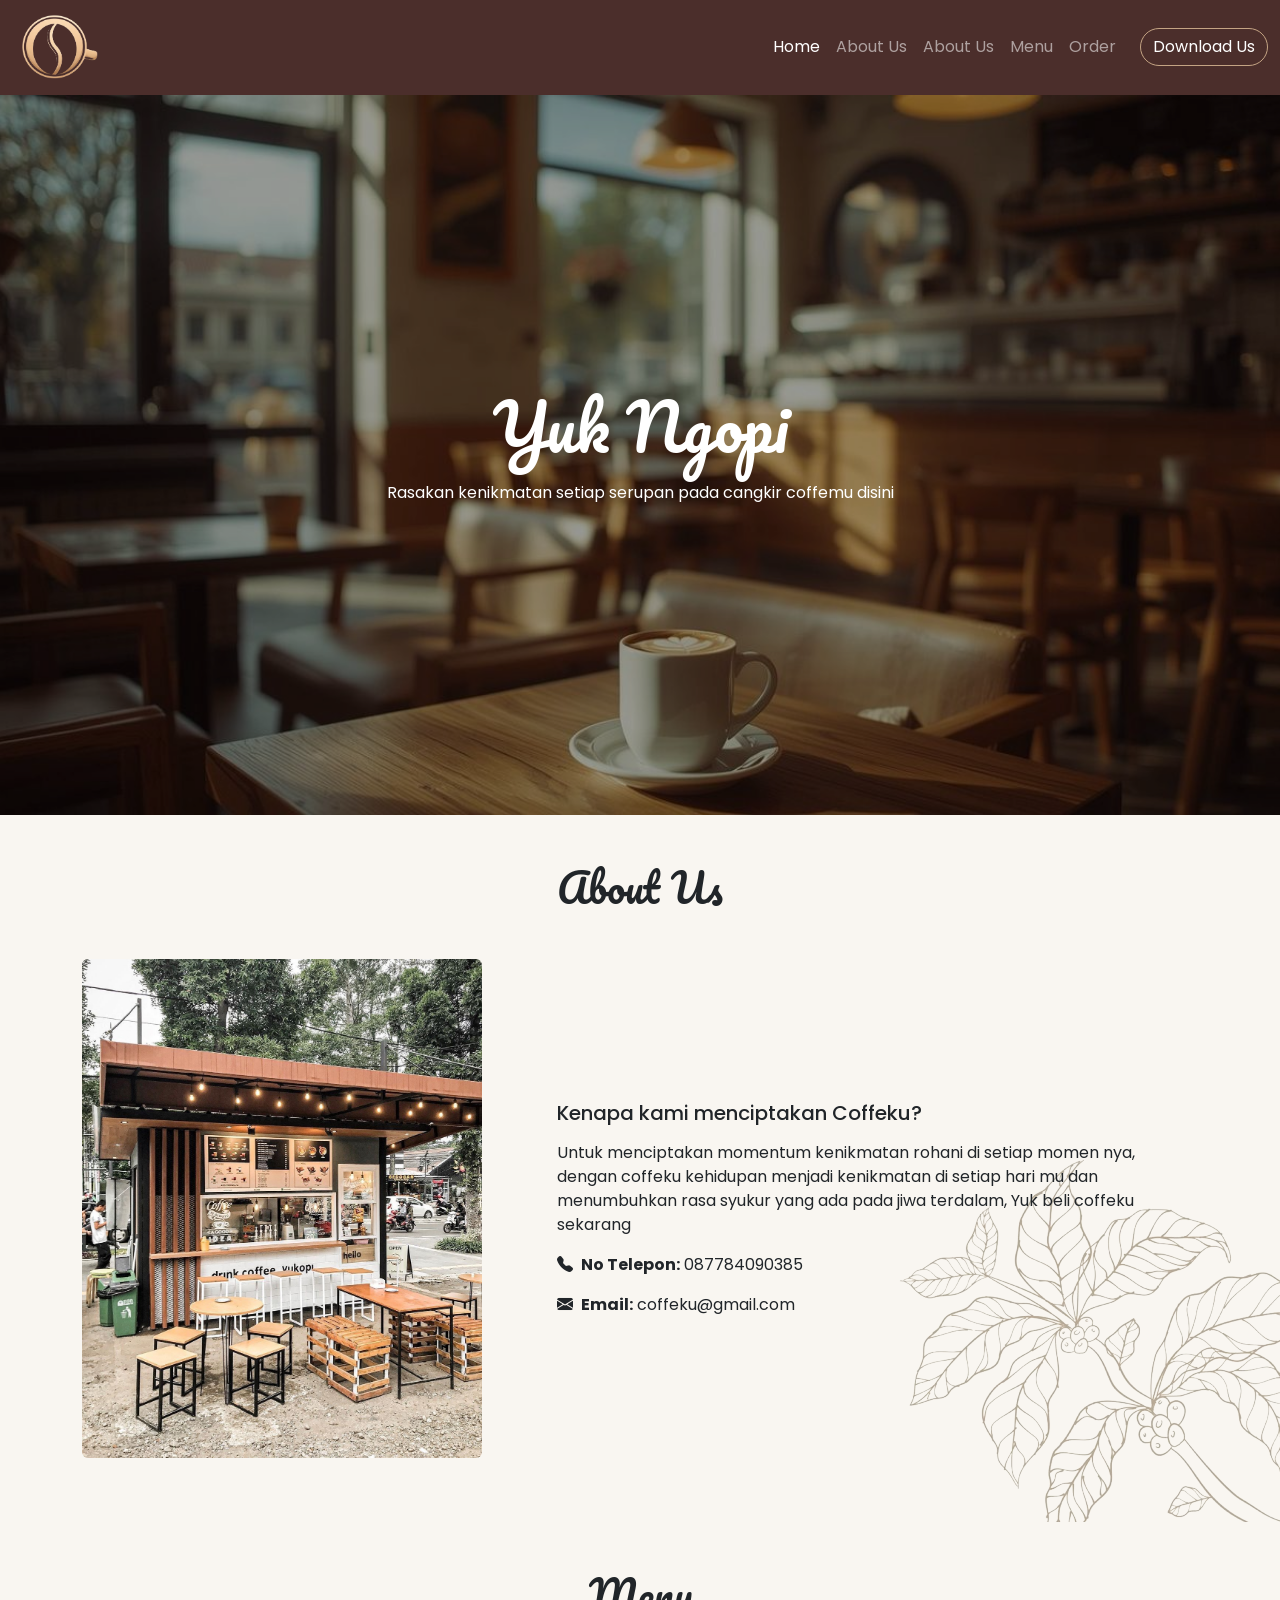
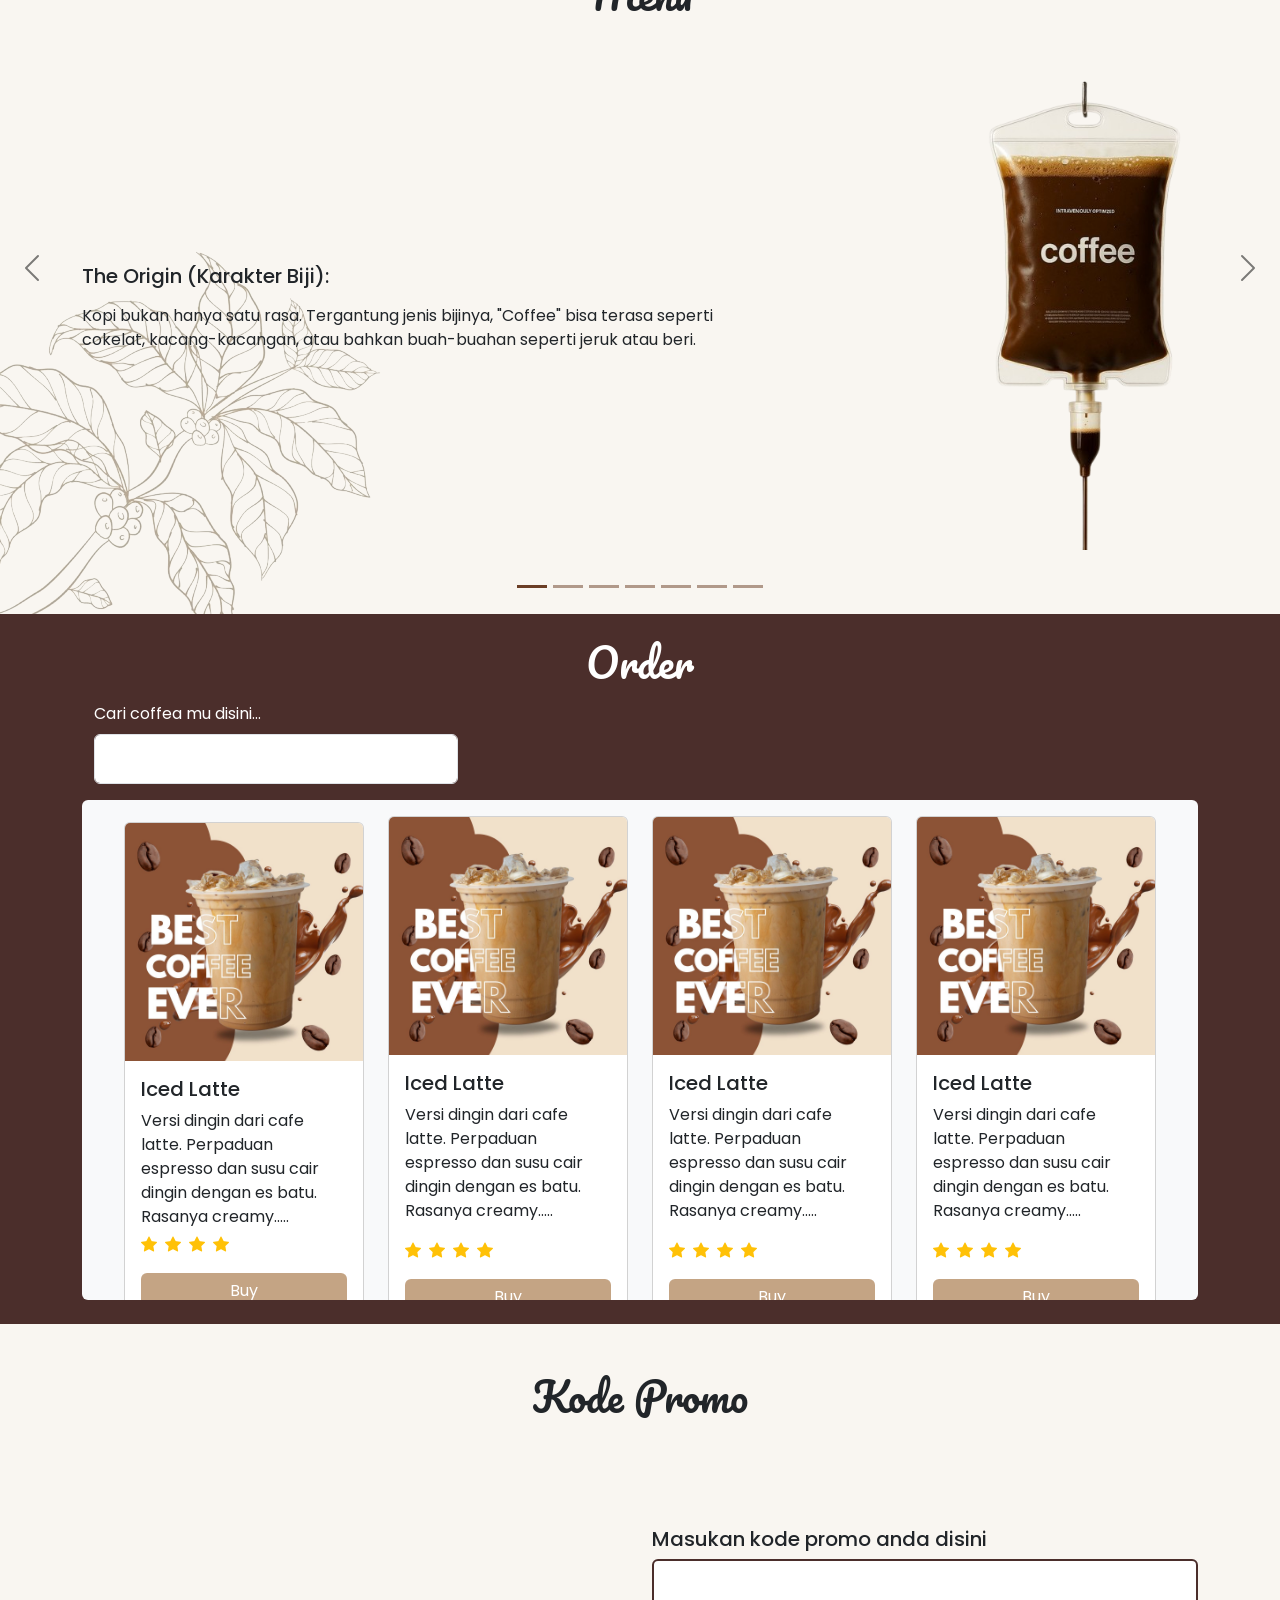
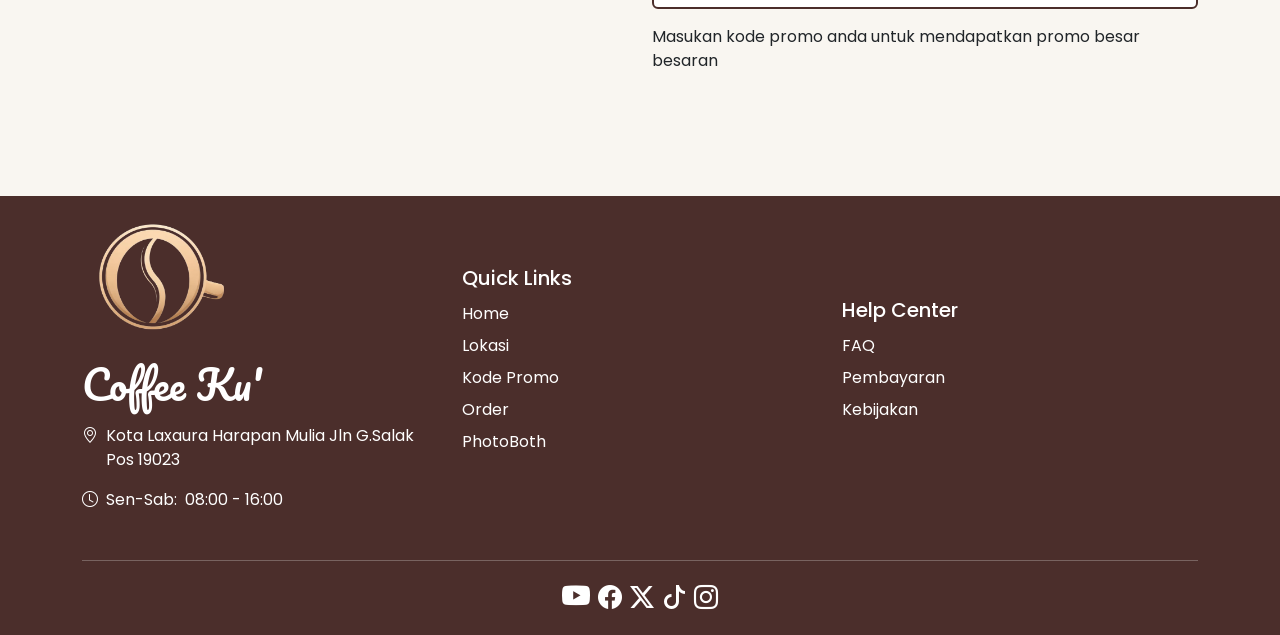
==== index.html @ ccf46b49 "mengubah nama file" ====
<!doctype html>
<html lang="en">

<head>
  <meta charset="utf-8">
  <meta name="viewport" content="width=device-width, initial-scale=1">
  <title>Bootstrap demo</title>
  <!-- Link Boostrap -->
  <link href="https://cdn.jsdelivr.net/npm/bootstrap@5.3.8/dist/css/bootstrap.min.css" rel="stylesheet"
    integrity="sha384-sRIl4kxILFvY47J16cr9ZwB07vP4J8+LH7qKQnuqkuIAvNWLzeN8tE5YBujZqJLB" crossorigin="anonymous">
  <!-- Link Css -->
  <link rel="stylesheet" href="home.css">
  <!-- Link icon Boostrap -->
  <link rel="stylesheet" href="https://cdn.jsdelivr.net/npm/bootstrap-icons@1.13.1/font/bootstrap-icons.min.css">
</head>

<body>
  <!-- Navbar -->
  <nav class="navbar navbar-dark navbar-expand-lg bg-body-tertiary">
    <div class="container-fluid">
      <img src="assets/logo-nav-removebg-preview.png" class="img-fluid logo" alt="">
      <button class="navbar-toggler" type="button" data-bs-toggle="collapse" data-bs-target="#navbarSupportedContent"
        aria-controls="navbarSupportedContent" aria-expanded="false" aria-label="Toggle navigation">
        <span class="navbar-toggler-icon"></span>
      </button>
      <div class="collapse navbar-collapse" id="navbarSupportedContent">
        <ul class="navbar-nav ms-auto mb-2 mb-lg-0">
          <li class="nav-item">
            <a class="nav-link active" aria-current="page" href="#">Home</a>
          </li>
          <li class="nav-item">
            <a class="nav-link" href="#">About Us</a>
          </li>
          <li class="nav-item">
            <a class="nav-link" href="#">About Us</a>
          </li>
          <li class="nav-item">
            <a class="nav-link" href="#">Menu</a>
          </li>
          <li class="nav-item">
            <a class="nav-link" href="#"> Order</a>
          </li>
        </ul>
        <button class="btn btn-outline-success rounded-5 border-main text-white ms-3" type="submit">Download Us</button>
      </div>
    </div>
  </nav>

  <!-- Hero -->
  <section id="hero">
    <div class="container h-100 center text-white text-center">
      <h1 class="display-3 mb-3">Yuk Ngopi</h1>
      <p class="px-3">Rasakan kenikmatan setiap serupan pada cangkir coffemu disini</p>
    </div>
  </section>

  <!-- About Us -->
  <section id="about-us">
    <div class="container py-5">
      <h1 class="text-center mb-5">About Us</h1>
      <div class="row align-items-center ">
        <div class="col-md-5 ">
          <img src="assets/about-us1.jpg" class="img-fluid mb-3 rounded" alt="">
        </div>
        <div class="col-md-7">
          <div class="text-content">
            <h5 class="fs-5 mb-3">Kenapa kami menciptakan Coffeku?</h5>
            <p class="mb-3">Untuk menciptakan momentum kenikmatan rohani di setiap
              momen nya, dengan coffeku kehidupan menjadi kenikmatan
              di setiap hari mu dan menumbuhkan rasa syukur yang ada
              pada jiwa terdalam, Yuk beli coffeku sekarang</p>
            <div class="d-flex gap-2" id="contact-us">
              <i class="bi bi-telephone-fill"></i>
              <p><strong>No Telepon:</strong> <span>087784090385</span></p>
            </div>
            <div class="d-flex gap-2" id="contact-us">
              <i class="bi bi-envelope-fill"></i>
              <p><strong>Email:</strong> <span>coffeku@gmail.com</span></p>
            </div>
          </div>
        </div>


      </div>
    </div>
  </section>

  <!-- Menu -->
  <section id="menu">
    <div id="carouselExampleIndicators" class="carousel slide" data-bs-ride="carousel" data-bs-interval="2000">
        <div class="carousel-indicators">
          <button type="button" aria-label="Slide 1"  data-bs-target="#carouselExampleIndicators" data-bs-slide-to="0"
            class="active"></button>
          <button type="button" aria-label="Slide 2"  data-bs-target="#carouselExampleIndicators" data-bs-slide-to="1"></button>
          <button type="button" aria-label="Slide 3"  data-bs-target="#carouselExampleIndicators" data-bs-slide-to="2"></button>
          <button type="button" aria-label="Slide 4"  data-bs-target="#carouselExampleIndicators" data-bs-slide-to="3"></button>
          <button type="button" aria-label="Slide 5"  data-bs-target="#carouselExampleIndicators" data-bs-slide-to="4"></button>
          <button type="button" aria-label="Slide 6"  data-bs-target="#carouselExampleIndicators" data-bs-slide-to="5"></button>
          <button type="button" aria-label="Slide 7"  data-bs-target="#carouselExampleIndicators" data-bs-slide-to="6"></button>
        </div>

      <div class="container py-5">
        <h1 class="mb-5 text-center">Menu</h1>
        <div class="carousel-inner">

          <div class="carousel-item active">
            <div class="row align-items-center justify-content-md-between justify-content-center">
              <div class="col-md-7">
                <h5 class="fs-5 mb-3">The Origin (Karakter Biji):</h5>
                <p>Kopi bukan hanya satu rasa. Tergantung jenis bijinya, "Coffee" bisa terasa seperti cokelat,
                  kacang-kacangan, atau bahkan buah-buahan seperti jeruk atau beri.</p>
              </div>
              <div class="col-md-5 d-flex justify-content-center wrapper-img">
                <img src="assets/about-us-removebg-preview.png" class="img-fluid mb-3 " alt="">
              </div>
            </div>
          </div>

          <div class="carousel-item">
            <div class="row align-items-center justify-content-md-between justify-content-center">
              <div class="col-md-7">
                <h5 class="fs-5 mb-3">The Origin (Karakter Biji):</h5>
                <p>Kopi bukan hanya satu rasa. Tergantung jenis bijinya, "Coffee" bisa terasa seperti cokelat,
                  kacang-kacangan, atau bahkan buah-buahan seperti jeruk atau beri.</p>
              </div>
              <div class="col-md-5 d-flex justify-content-center wrapper-img">
                <img src="assets/menu2-removebg-preview.png" class="img-fluid mb-3" alt="">
              </div>
            </div>
          </div>

          <div class="carousel-item">
            <div class="row align-items-center justify-content-md-between justify-content-center">
              <div class="col-md-7">
                <h5 class="fs-5 mb-3">The Origin (Karakter Biji):</h5>
                <p>Kopi bukan hanya satu rasa. Tergantung jenis bijinya, "Coffee" bisa terasa seperti cokelat,
                  kacang-kacangan, atau bahkan buah-buahan seperti jeruk atau beri.</p>
              </div>
              <div class="col-md-5 d-flex justify-content-center wrapper-img">
                <img src="assets/menu3-removebg-preview.png" class="img-fluid mb-3" alt="">
              </div>
            </div>
          </div>

          <div class="carousel-item">
            <div class="row align-items-center justify-content-md-between justify-content-center">
              <div class="col-md-7">
                <h5 class="fs-5 mb-3">The Origin (Karakter Biji):</h5>
                <p>Kopi bukan hanya satu rasa. Tergantung jenis bijinya, "Coffee" bisa terasa seperti cokelat,
                  kacang-kacangan, atau bahkan buah-buahan seperti jeruk atau beri.</p>
              </div>
              <div class="col-md-5 d-flex justify-content-center wrapper-img">
                <img src="assets/menu4-removebg-preview.png" class="img-fluid mb-3" alt="">
              </div>
            </div>
          </div>

          <div class="carousel-item">
            <div class="row align-items-center justify-content-md-between justify-content-center">
              <div class="col-md-7">
                <h5 class="fs-5 mb-3">The Origin (Karakter Biji):</h5>
                <p>Kopi bukan hanya satu rasa. Tergantung jenis bijinya, "Coffee" bisa terasa seperti cokelat,
                  kacang-kacangan, atau bahkan buah-buahan seperti jeruk atau beri.</p>
              </div>
              <div class="col-md-5 d-flex justify-content-center wrapper-img">
                <img src="assets/menu5-removebg-preview.png" class="img-fluid mb-3" alt="">
              </div>
            </div>
          </div>

          <div class="carousel-item">
            <div class="row align-items-center justify-content-md-between justify-content-center">
              <div class="col-md-7">
                <h5 class="fs-5 mb-3">The Origin (Karakter Biji):</h5>
                <p>Kopi bukan hanya satu rasa. Tergantung jenis bijinya, "Coffee" bisa terasa seperti cokelat,
                  kacang-kacangan, atau bahkan buah-buahan seperti jeruk atau beri.</p>
              </div>
              <div class="col-md-5 d-flex justify-content-center wrapper-img">
                <img src="assets/menu6-removebg-preview.png" class="img-fluid mb-3" alt="">
              </div>
            </div>
          </div>

          <div class="carousel-item">
            <div class="row align-items-center justify-content-md-between justify-content-center">
              <div class="col-md-7">
                <h5 class="fs-5 mb-3">The Origin (Karakter Biji):</h5>
                <p>Kopi bukan hanya satu rasa. Tergantung jenis bijinya, "Coffee" bisa terasa seperti cokelat,
                  kacang-kacangan, atau bahkan buah-buahan seperti jeruk atau beri.</p>
              </div>
              <div class="col-md-5 d-flex justify-content-center wrapper-img">
                <img src="assets/menu7-removebg-preview.png" class="img-fluid mb-3" alt="">
              </div>
            </div>
          </div>

        </div>
      </div>
      <button class="carousel-control-prev" type="button" data-bs-target="#carouselExampleIndicators"
        data-bs-slide="prev">
        <span class="carousel-control-prev-icon" aria-hidden="true"></span>
        <span class="visually-hidden">Previous</span>
      </button>
      <button class="carousel-control-next" type="button" data-bs-target="#carouselExampleIndicators"
        data-bs-slide="next">
        <span class="carousel-control-next-icon" aria-hidden="true"></span>
        <span class="visually-hidden">Next</span>
      </button>
    </div>

  </section>

  <!-- Order -->
  <section id="order" class="bg-main text-white">
    <div class="container p-4">
      <h1 class="text-center mb-3">Order</h1>
      <div class="mb-3 col-md-4">
        <label class="form-label" for="produk">Cari coffea mu disini...</label>
        <input type="text" id="produk" class="form-control">
      </div>
      <div class="wrapper-card row justify-content-center rounded align-items-center bg-light p-3">

        <div class="col-12 col-md-auto d-flex justify-content-center">
          <div class="card mb-3" style="width: 15rem;">
            <img src="assets/order-1.jpg" class="card-img-top" alt="...">
            <div class="card-body">
              <h5 class="card-title">Iced Latte</h5>
              <p class="card-text mb-1">Versi dingin dari cafe latte. Perpaduan espresso dan susu cair dingin dengan es
                batu.
                Rasanya creamy.....</p>
              <div class="rating d-flex gap-2 mb-3">
                <i class="bi bi-star-fill text-warning"></i>
                <i class="bi bi-star-fill text-warning"></i>
                <i class="bi bi-star-fill text-warning"></i>
                <i class="bi bi-star-fill text-warning"></i>
              </div>
              <a href="#" class="btn btn-primary">Buy</a>
            </div>
          </div>
        </div>

        <div class="col-md-auto">
          <div class="card mb-3" style="width: 15rem;">
            <img src="assets/order-1.jpg" class="card-img-top" alt="...">
            <div class="card-body">
              <h5 class="card-title">Iced Latte</h5>
              <p class="card-text">Versi dingin dari cafe latte. Perpaduan espresso dan susu cair dingin dengan es batu.
                Rasanya creamy.....</p>
              <div class="rating d-flex gap-2 mb-3">
                <i class="bi bi-star-fill text-warning"></i>
                <i class="bi bi-star-fill text-warning"></i>
                <i class="bi bi-star-fill text-warning"></i>
                <i class="bi bi-star-fill text-warning"></i>
              </div>
              <a href="#" class="btn btn-primary">Buy</a>
            </div>
          </div>
        </div>

        <div class="col-md-auto">
          <div class="card mb-3" style="width: 15rem;">
            <img src="assets/order-1.jpg" class="card-img-top" alt="...">
            <div class="card-body">
              <h5 class="card-title">Iced Latte</h5>
              <p class="card-text">Versi dingin dari cafe latte. Perpaduan espresso dan susu cair dingin dengan es batu.
                Rasanya creamy.....</p>
              <div class="rating d-flex gap-2 mb-3">
                <i class="bi bi-star-fill text-warning"></i>
                <i class="bi bi-star-fill text-warning"></i>
                <i class="bi bi-star-fill text-warning"></i>
                <i class="bi bi-star-fill text-warning"></i>
              </div>
              <a href="#" class="btn btn-primary">Buy</a>
            </div>
          </div>
        </div>

        <div class="col-md-auto">
          <div class="card mb-3" style="width: 15rem;">
            <img src="assets/order-1.jpg" class="card-img-top" alt="...">
            <div class="card-body">
              <h5 class="card-title">Iced Latte</h5>
              <p class="card-text">Versi dingin dari cafe latte. Perpaduan espresso dan susu cair dingin dengan es batu.
                Rasanya creamy.....</p>
              <div class="rating d-flex gap-2 mb-3">
                <i class="bi bi-star-fill text-warning"></i>
                <i class="bi bi-star-fill text-warning"></i>
                <i class="bi bi-star-fill text-warning"></i>
                <i class="bi bi-star-fill text-warning"></i>
              </div>
              <a href="#" class="btn btn-primary">Buy</a>
            </div>
          </div>
        </div>
        <div class="col-md-auto">
          <div class="card mb-3" style="width: 15rem;">
            <img src="assets/order-1.jpg" class="card-img-top" alt="...">
            <div class="card-body">
              <h5 class="card-title">Iced Latte</h5>
              <p class="card-text">Versi dingin dari cafe latte. Perpaduan espresso dan susu cair dingin dengan es batu.
                Rasanya creamy.....</p>
              <div class="rating d-flex gap-2 mb-3">
                <i class="bi bi-star-fill text-warning"></i>
                <i class="bi bi-star-fill text-warning"></i>
                <i class="bi bi-star-fill text-warning"></i>
                <i class="bi bi-star-fill text-warning"></i>
              </div>
              <a href="#" class="btn btn-primary">Buy</a>
            </div>
          </div>
        </div>

        <div class="col-md-auto">
          <div class="card mb-3" style="width: 15rem;">
            <img src="assets/order-1.jpg" class="card-img-top" alt="...">
            <div class="card-body">
              <h5 class="card-title">Iced Latte</h5>
              <p class="card-text">Versi dingin dari cafe latte. Perpaduan espresso dan susu cair dingin dengan es batu.
                Rasanya creamy.....</p>
              <div class="rating d-flex gap-2 mb-3">
                <i class="bi bi-star-fill text-warning"></i>
                <i class="bi bi-star-fill text-warning"></i>
                <i class="bi bi-star-fill text-warning"></i>
                <i class="bi bi-star-fill text-warning"></i>
              </div>
              <a href="#" class="btn btn-primary">Buy</a>
            </div>
          </div>
        </div>

        <div class="col-md-auto">
          <div class="card mb-3" style="width: 15rem;">
            <img src="assets/order-1.jpg" class="card-img-top" alt="...">
            <div class="card-body">
              <h5 class="card-title">Iced Latte</h5>
              <p class="card-text">Versi dingin dari cafe latte. Perpaduan espresso dan susu cair dingin dengan es batu.
                Rasanya creamy.....</p>
              <div class="rating d-flex gap-2 mb-3">
                <i class="bi bi-star-fill text-warning"></i>
                <i class="bi bi-star-fill text-warning"></i>
                <i class="bi bi-star-fill text-warning"></i>
                <i class="bi bi-star-fill text-warning"></i>
              </div>
              <a href="#" class="btn btn-primary">Buy</a>
            </div>
          </div>
        </div>

        <div class="col-md-auto">
          <div class="card mb-3" style="width: 15rem;">
            <img src="assets/order-1.jpg" class="card-img-top" alt="...">
            <div class="card-body">
              <h5 class="card-title">Iced Latte</h5>
              <p class="card-text">Versi dingin dari cafe latte. Perpaduan espresso dan susu cair dingin dengan es batu.
                Rasanya creamy.....</p>
              <div class="rating d-flex gap-2 mb-3">
                <i class="bi bi-star-fill text-warning"></i>
                <i class="bi bi-star-fill text-warning"></i>
                <i class="bi bi-star-fill text-warning"></i>
                <i class="bi bi-star-fill text-warning"></i>
              </div>
              <a href="#" class="btn btn-primary">Buy</a>
            </div>
          </div>
        </div>


      </div>

    </div>
  </section>

  <!-- Promo -->
  <section id="promo">
    <div class="container py-5">
      <h1 class="mb-5 text-center">Kode Promo</h1>
      <div class="row align-items-center">
        <div class="col-md-6">

          <video autoplay muted loop disablePictureInPicture class="ratio ratio-1x1 ">
            <source src="assets/vid-promo2.mp4" type="video/mp4">
          </video>

        </div>
        <div class="col-md-6">
          <div class="mb-3">
            <label class="form-label h5" for="kode-promo">Masukan kode promo anda disini</label>
            <input type="text" class="form-control mb-3" id="kode-promo">
            <p class="">Masukan kode promo anda untuk mendapatkan promo besar besaran</p>
          </div>
        </div>
      </div>
    </div>
  </section>

  <!-- Footer -->
  <section class=" bg-main text-white" id="footer">
    <div class="container py-3">
      <div class="row align-items-center justify-content-center">
        <div class="col-md-4 mb-3">
          <img src="assets/logo-nav-removebg-preview.png" class="logo mb-3" alt="">
          <h1 class="mb-3">Coffee Ku'</h1>
          <div class="text-location">
            <div class="d-flex gap-2" id="contact-us">

              <i class="bi bi-geo-alt"></i>
              <p>Kota Laxaura Harapan Mulia Jln G.Salak Pos 19023</p>
            </div>

            <div class="d-flex gap-2" id="contact-us">
              <i class="bi bi-clock"></i>
              <p>Sen-Sab: </p>
              <span> 08:00 - 16:00</span>
            </div>

          </div>
        </div>
        <div class="col-md-4 d-flex flex-column justify-content-md-center justify-content-start mb-3">
          <h5>Quick Links</h5>
          <ul class="list-unstyled lh-lg">
            <li>Home</li>
            <li>Lokasi</li>
            <li>Kode Promo</li>
            <li>Order</li>
            <li>PhotoBoth</li>
          </ul>
        </div>
        <div class="col-md-4 d-flex flex-column justify-content-md-center justify-content-start mb-3">
          <h5>Help Center</h5>
          <ul class="list-unstyled lh-lg">
            <li>FAQ</li>
            <li>Pembayaran</li>
            <li>Kebijakan</li>
          </ul>
        </div>
      </div>
      <hr>
      <div class="d-flex gap-2 justify-content-center align-items-center sosial-media fs-4">
        <i class="bi bi-youtube fs-3"></i>
        <i class="bi bi-facebook"></i>
        <i class="bi bi-twitter-x"></i>
        <i class="bi bi-tiktok"></i>
        <i class="bi bi-instagram"></i>

      </div>
    </div>
  </section>
  <!-- Script Boostrap -->
  <script src="https://cdn.jsdelivr.net/npm/bootstrap@5.3.8/dist/js/bootstrap.bundle.min.js"
    integrity="sha384-FKyoEForCGlyvwx9Hj09JcYn3nv7wiPVlz7YYwJrWVcXK/BmnVDxM+D2scQbITxI"
    crossorigin="anonymous"></script>
</body>

</html>
---- home.css ----
@import url('https://fonts.googleapis.com/css2?family=Pacifico&family=Poppins:ital,wght@0,100;0,200;0,300;0,400;0,500;0,600;0,700;0,800;0,900;1,100;1,200;1,300;1,400;1,500;1,600;1,700;1,800;1,900&display=swap');

:root {
    --ff-header: 'Pacifico';
    --ff-main: 'Poppins';
    --fs-header: '24px';
    --fs-main: '16px';

    --main-color: #4B2E2B;
    --secondary-color: #C4A484;
    --supportive-color: #F9F6F1;


}

* {
    padding: 0;
    margin: 0;
    box-sizing: border-box;
    /*   */

}

body {
    background-color: var(--supportive-color);
    font-family: var(--ff-main);
}

button:hover {
    background-color: var(--secondary-color) !important;
}

h1 {
    font-family: var(--ff-header);
}

.center {
    display: flex;
    justify-content: center;
    align-items: center;
    flex-direction: column;
}
input{
    height: 50px !important;
}

/* color */
.border-main {
    border: 1px solid var(--secondary-color) !important;
}

.bg-main {
    background-color: var(--main-color) !important;
}

.bg-secondary {
    background-color: var(--secondary-color) !important;
}

.bg-support {
    background-color: var(--supportive-color) !important;
}

/* font */
.font-header {
    font-family: var(--ff-header) !important;
}

.font-main {
    font-family: var(--ff-main) !important;
}

/* Navbar */
.navbar {
    background-color: var(--main-color) !important;
}

.navbar img {
    width: 90px;
}

/* Hero */
#hero {
    background-image: url('assets/hero.jpg');
    background-repeat: no-repeat;
    background-position: center 80%;
    background-size: cover;
    height: 80vh;
    position: relative;
}

#hero>* {
    position: relative;
    z-index: 1;
}

#hero::after {
    content: '';
    position: absolute;
    top: 0;
    left: 0;
    width: 100%;
    height: 100%;
    background-color: black;
    opacity: 40%;
}

/* About Us */
#about-us {
    position: relative;
    width: 100%;
    height: auto;
}

#about-us>* {
    position: relative;
    z-index: 1;
}

#about-us::before {
    content: '';
    position: absolute;
    bottom: 0;
    right: 0;
    background-repeat: no-repeat;
    background-image: url('assets/overlay-bg-removebg-preview.png');
    transform: scaleX(-1);
    width: 400px;
    height: 400px;
    opacity: 40%;
}

#about-us .row img {
    width: 400px;
    display: block;
}

/* Menu */
#menu {
    position: relative;
    width: 100%;
    height: auto;
}

#menu>* {
    position: relative;
    z-index: 1;
}

#menu::before {
    content: '';
    position: absolute;
    bottom: 0;
    right: 0;
    background-repeat: no-repeat;
    background-image: url('assets/overlay-bg-removebg-preview.png');
    /* transform: scaleX(-1); */
    width: 100%;
    height: 400px;
    opacity: 40%;
}
#menu .row .wrapper-img{
     width: 250px;
    aspect-ratio: 2/4;
    overflow: hidden;
}
#menu .row img {
    width: 100%;
    object-fit: cover;
}

.carousel-control-prev,
.carousel-control-next {
    filter: invert(1);
    width: 5%;
}

.carousel-control-prev:hover,
.carousel-control-next:hover {
    background: transparent !important;
}

.carousel-control-prev {
    /* left: -50px; */
}

.carousel-control-next {
    /* right: -50px; */
}

.carousel-indicators button {
    background-color: #6b3e26 !important;
}

/* Order */
.wrapper-card{
    overflow-y: scroll;
    max-height: 500px;
}
.wrapper-card .card a{
    width: 100% !important;
    background-color: var(--secondary-color);
    border: none;

}
/* Promo */
#promo input{
    border: 2px solid var(--main-color);
}
/* Footer */
.logo{
    width: 150px;
    object-fit: cover;
}


@media screen and (max-width:768px){
.navbar img {
    width: 70px;
}
#hero{
    height: 50vh;
}
 #order .wrapper-card .card{
    width: 100% !important;
}
}

@media screen and (max-width:586px){
   
}
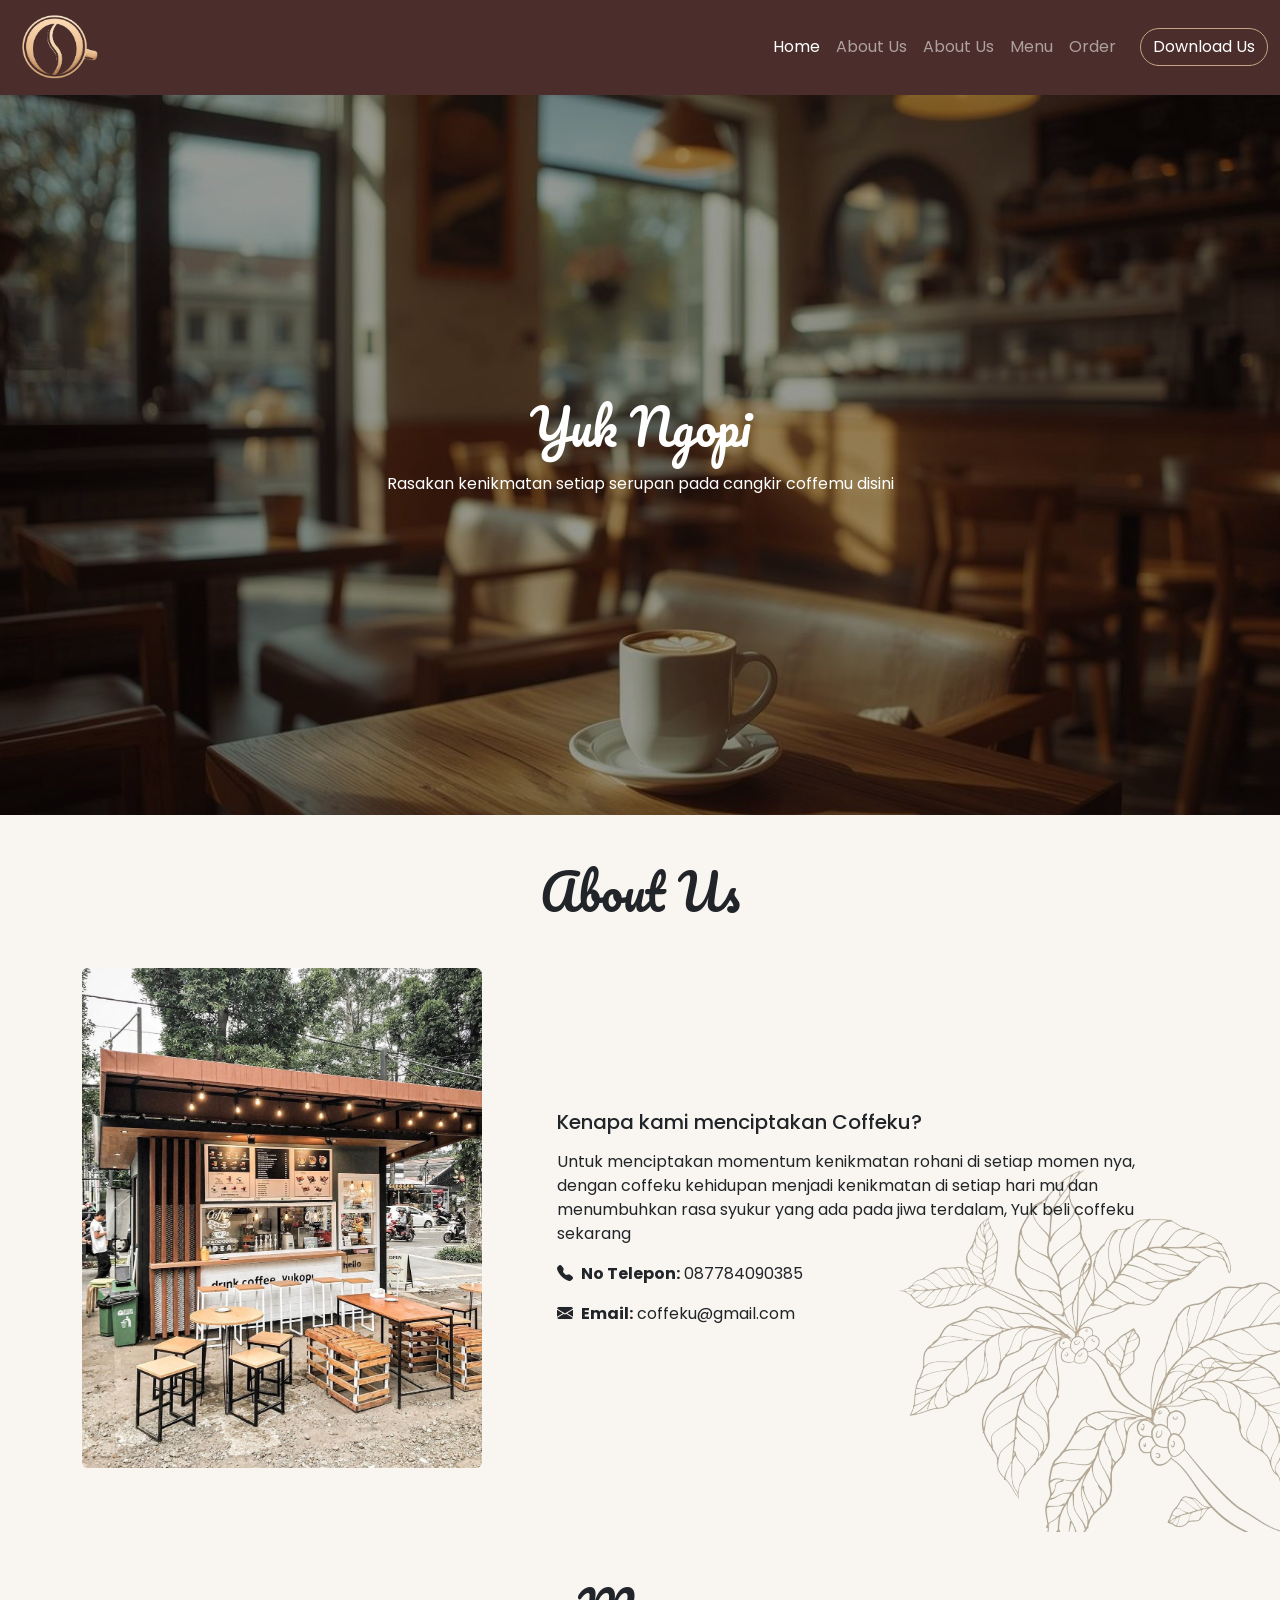
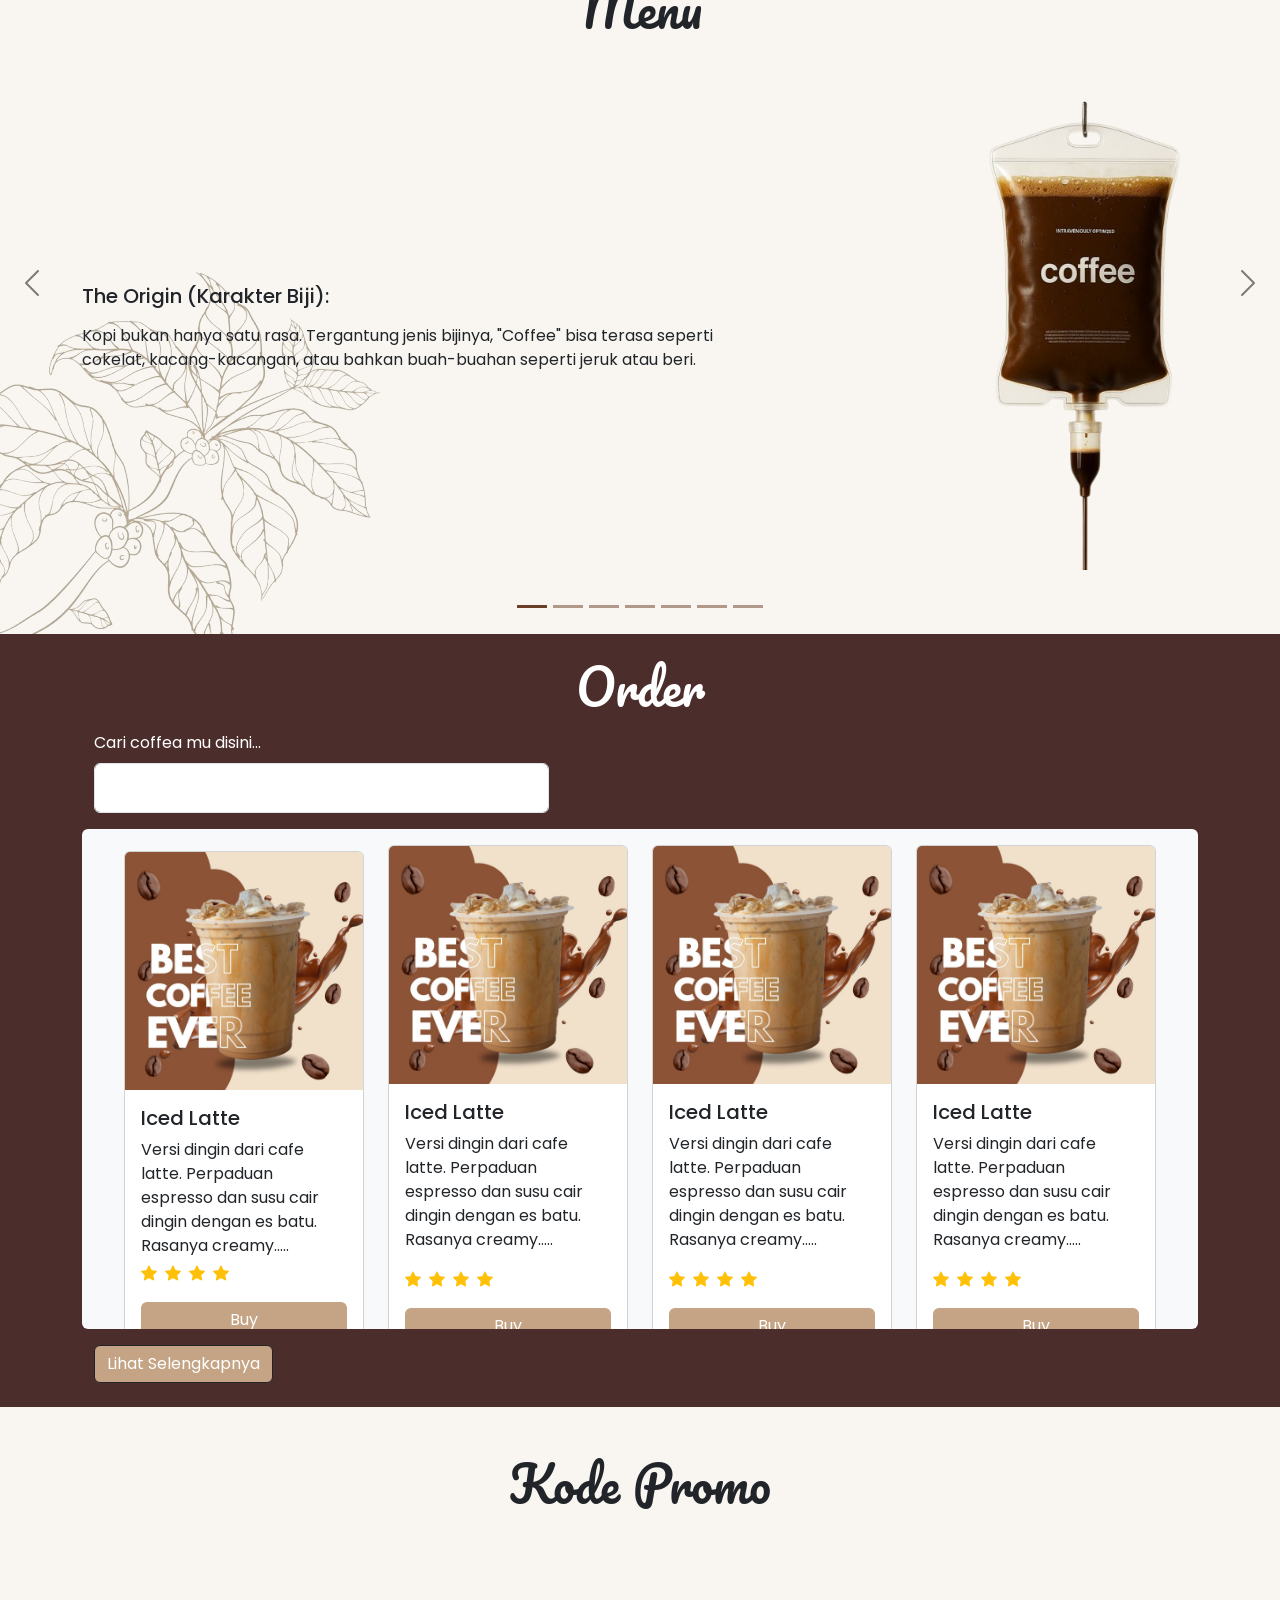
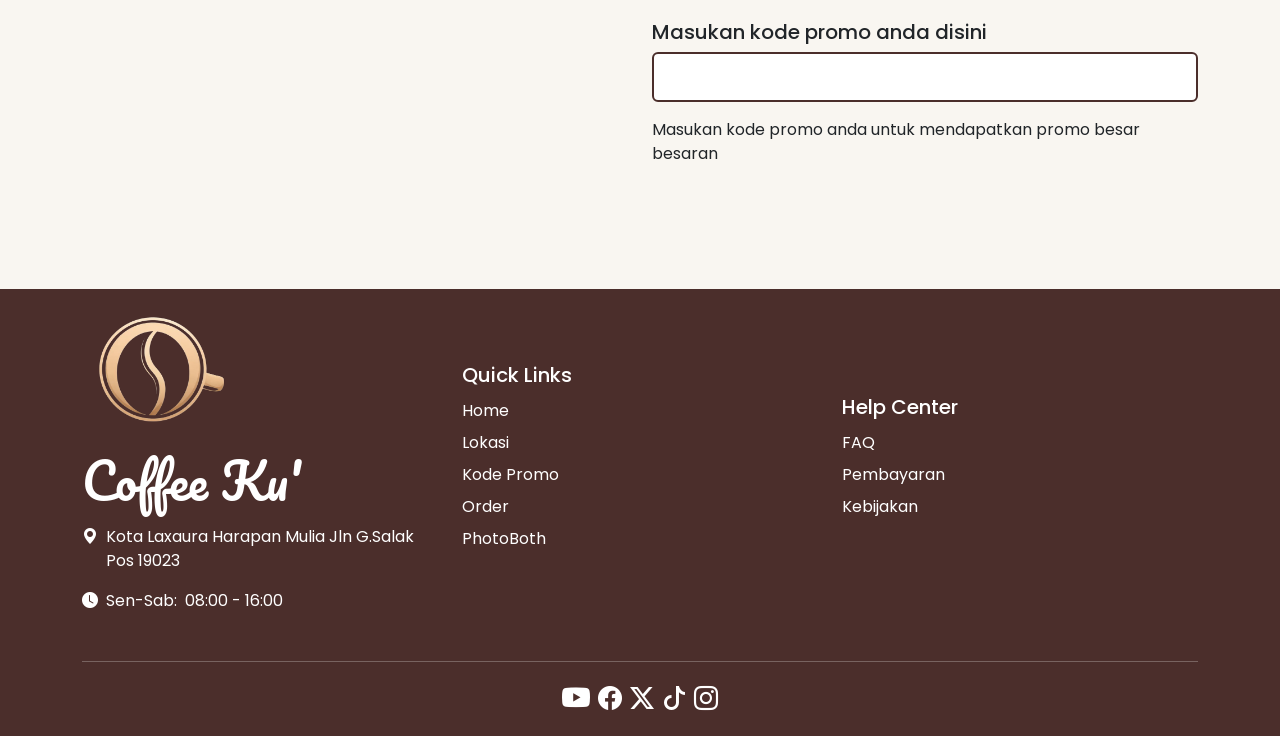
==== commit 57d594da: "membesarkan ukuran h1" ====
--- a/index.html
+++ b/index.html
@@ -9,7 +9,7 @@
   <link href="https://cdn.jsdelivr.net/npm/bootstrap@5.3.8/dist/css/bootstrap.min.css" rel="stylesheet"
     integrity="sha384-sRIl4kxILFvY47J16cr9ZwB07vP4J8+LH7qKQnuqkuIAvNWLzeN8tE5YBujZqJLB" crossorigin="anonymous">
   <!-- Link Css -->
-  <link rel="stylesheet" href="home.css">
+  <link rel="stylesheet" href="style.css">
   <!-- Link icon Boostrap -->
   <link rel="stylesheet" href="https://cdn.jsdelivr.net/npm/bootstrap-icons@1.13.1/font/bootstrap-icons.min.css">
 </head>
@@ -62,7 +62,7 @@
         <div class="col-md-5 ">
           <img src="assets/about-us1.jpg" class="img-fluid mb-3 rounded" alt="">
         </div>
-        <div class="col-md-7">
+        <div class="col-md-7 ">
           <div class="text-content">
             <h5 class="fs-5 mb-3">Kenapa kami menciptakan Coffeku?</h5>
             <p class="mb-3">Untuk menciptakan momentum kenikmatan rohani di setiap
@@ -214,11 +214,11 @@
   <section id="order" class="bg-main text-white">
     <div class="container p-4">
       <h1 class="text-center mb-3">Order</h1>
-      <div class="mb-3 col-md-4">
+      <div class="mb-3 col-md-5">
         <label class="form-label" for="produk">Cari coffea mu disini...</label>
         <input type="text" id="produk" class="form-control">
       </div>
-      <div class="wrapper-card row justify-content-center rounded align-items-center bg-light p-3">
+      <div class="wrapper-card row justify-content-center rounded align-items-center bg-light p-3 mb-3">
 
         <div class="col-12 col-md-auto d-flex justify-content-center">
           <div class="card mb-3" style="width: 15rem;">
@@ -366,7 +366,7 @@
 
 
       </div>
-
+      <button class="btn btn-dark">Lihat Selengkapnya</button>
     </div>
   </section>
 
@@ -403,12 +403,12 @@
           <div class="text-location">
             <div class="d-flex gap-2" id="contact-us">
 
-              <i class="bi bi-geo-alt"></i>
+              <i class="bi bi-geo-alt-fill"></i>
               <p>Kota Laxaura Harapan Mulia Jln G.Salak Pos 19023</p>
             </div>
 
             <div class="d-flex gap-2" id="contact-us">
-              <i class="bi bi-clock"></i>
+              <i class="bi bi-clock-fill"></i>
               <p>Sen-Sab: </p>
               <span> 08:00 - 16:00</span>
             </div>
--- a/style.css
+++ b/style.css
@@ -0,0 +1,234 @@
+@import url('https://fonts.googleapis.com/css2?family=Pacifico&family=Poppins:ital,wght@0,100;0,200;0,300;0,400;0,500;0,600;0,700;0,800;0,900;1,100;1,200;1,300;1,400;1,500;1,600;1,700;1,800;1,900&display=swap');
+
+:root {
+    --ff-header: 'Pacifico';
+    --ff-main: 'Poppins';
+    --fs-header: 48px;
+    --fs-main: 16px;
+
+    --main-color: #4B2E2B;
+    --secondary-color: #C4A484;
+    --supportive-color: #F9F6F1;
+
+
+}
+
+* {
+    padding: 0;
+    margin: 0;
+    box-sizing: border-box;
+    /*   */
+
+}
+
+body {
+    background-color: var(--supportive-color);
+    font-family: var(--ff-main);
+}
+
+button:hover {
+    background-color: var(--secondary-color) !important;
+}
+
+h1 {
+    font-family: var(--ff-header);
+    font-size: var(--fs-header) !important;
+}
+
+.center {
+    display: flex;
+    justify-content: center;
+    align-items: center;
+    flex-direction: column;
+}
+input{
+    height: 50px !important;
+}
+
+/* color */
+.border-main {
+    border: 1px solid var(--secondary-color) !important;
+}
+
+.bg-main {
+    background-color: var(--main-color) !important;
+}
+
+.bg-secondary {
+    background-color: var(--secondary-color) !important;
+}
+
+.bg-support {
+    background-color: var(--supportive-color) !important;
+}
+
+/* font */
+.font-header {
+    font-family: var(--ff-header) !important;
+}
+
+.font-main {
+    font-family: var(--ff-main) !important;
+}
+
+/* Navbar */
+.navbar {
+    background-color: var(--main-color) !important;
+}
+
+.navbar img {
+    width: 90px;
+}
+
+/* Hero */
+#hero {
+    background-image: url('assets/hero.jpg');
+    background-repeat: no-repeat;
+    background-position: center 80%;
+    background-size: cover;
+    height: 80vh;
+    position: relative;
+}
+
+#hero>* {
+    position: relative;
+    z-index: 1;
+}
+
+#hero::after {
+    content: '';
+    position: absolute;
+    top: 0;
+    left: 0;
+    width: 100%;
+    height: 100%;
+    background-color: black;
+    opacity: 40%;
+}
+
+/* About Us */
+#about-us {
+    position: relative;
+    width: 100%;
+    height: auto;
+}
+
+#about-us>* {
+    position: relative;
+    z-index: 1;
+}
+
+#about-us::before {
+    content: '';
+    position: absolute;
+    bottom: 0;
+    right: 0;
+    background-repeat: no-repeat;
+    background-image: url('assets/overlay-bg-removebg-preview.png');
+    transform: scaleX(-1);
+    width: 400px;
+    height: 400px;
+    opacity: 40%;
+}
+
+#about-us .row img {
+    width: 400px;
+    display: block;
+}
+
+/* Menu */
+#menu {
+    position: relative;
+    width: 100%;
+    height: auto;
+}
+
+#menu>* {
+    position: relative;
+    z-index: 1;
+}
+
+#menu::before {
+    content: '';
+    position: absolute;
+    bottom: 0;
+    right: 0;
+    background-repeat: no-repeat;
+    background-image: url('assets/overlay-bg-removebg-preview.png');
+    /* transform: scaleX(-1); */
+    width: 100%;
+    height: 400px;
+    opacity: 40%;
+}
+#menu .row .wrapper-img{
+     width: 250px;
+    aspect-ratio: 2/4;
+    overflow: hidden;
+}
+#menu .row img {
+    width: 100%;
+    object-fit: cover;
+}
+
+.carousel-control-prev,
+.carousel-control-next {
+    filter: invert(1);
+    width: 5%;
+}
+
+.carousel-control-prev:hover,
+.carousel-control-next:hover {
+    background: transparent !important;
+}
+
+.carousel-control-prev {
+    /* left: -50px; */
+}
+
+.carousel-control-next {
+    /* right: -50px; */
+}
+
+.carousel-indicators button {
+    background-color: #6b3e26 !important;
+}
+
+/* Order */
+.wrapper-card{
+    overflow-y: scroll;
+    max-height: 500px;
+}
+.wrapper-card .card a{
+    width: 100% !important;
+    background-color: var(--secondary-color);
+    border: none;
+}
+#order button{
+    background-color: var(--secondary-color) !important;
+}
+/* Promo */
+#promo input{
+    border: 2px solid var(--main-color);
+}
+/* Footer */
+.logo{
+    width: 150px;
+    object-fit: cover;
+}
+
+
+@media screen and (max-width:768px){
+.navbar img {
+    width: 70px;
+}
+#hero{
+    height: 50vh;
+}
+ #order .wrapper-card .card{
+    width: 100% !important;
+}
+}
+
+@media screen and (max-width:586px){
+   
+}
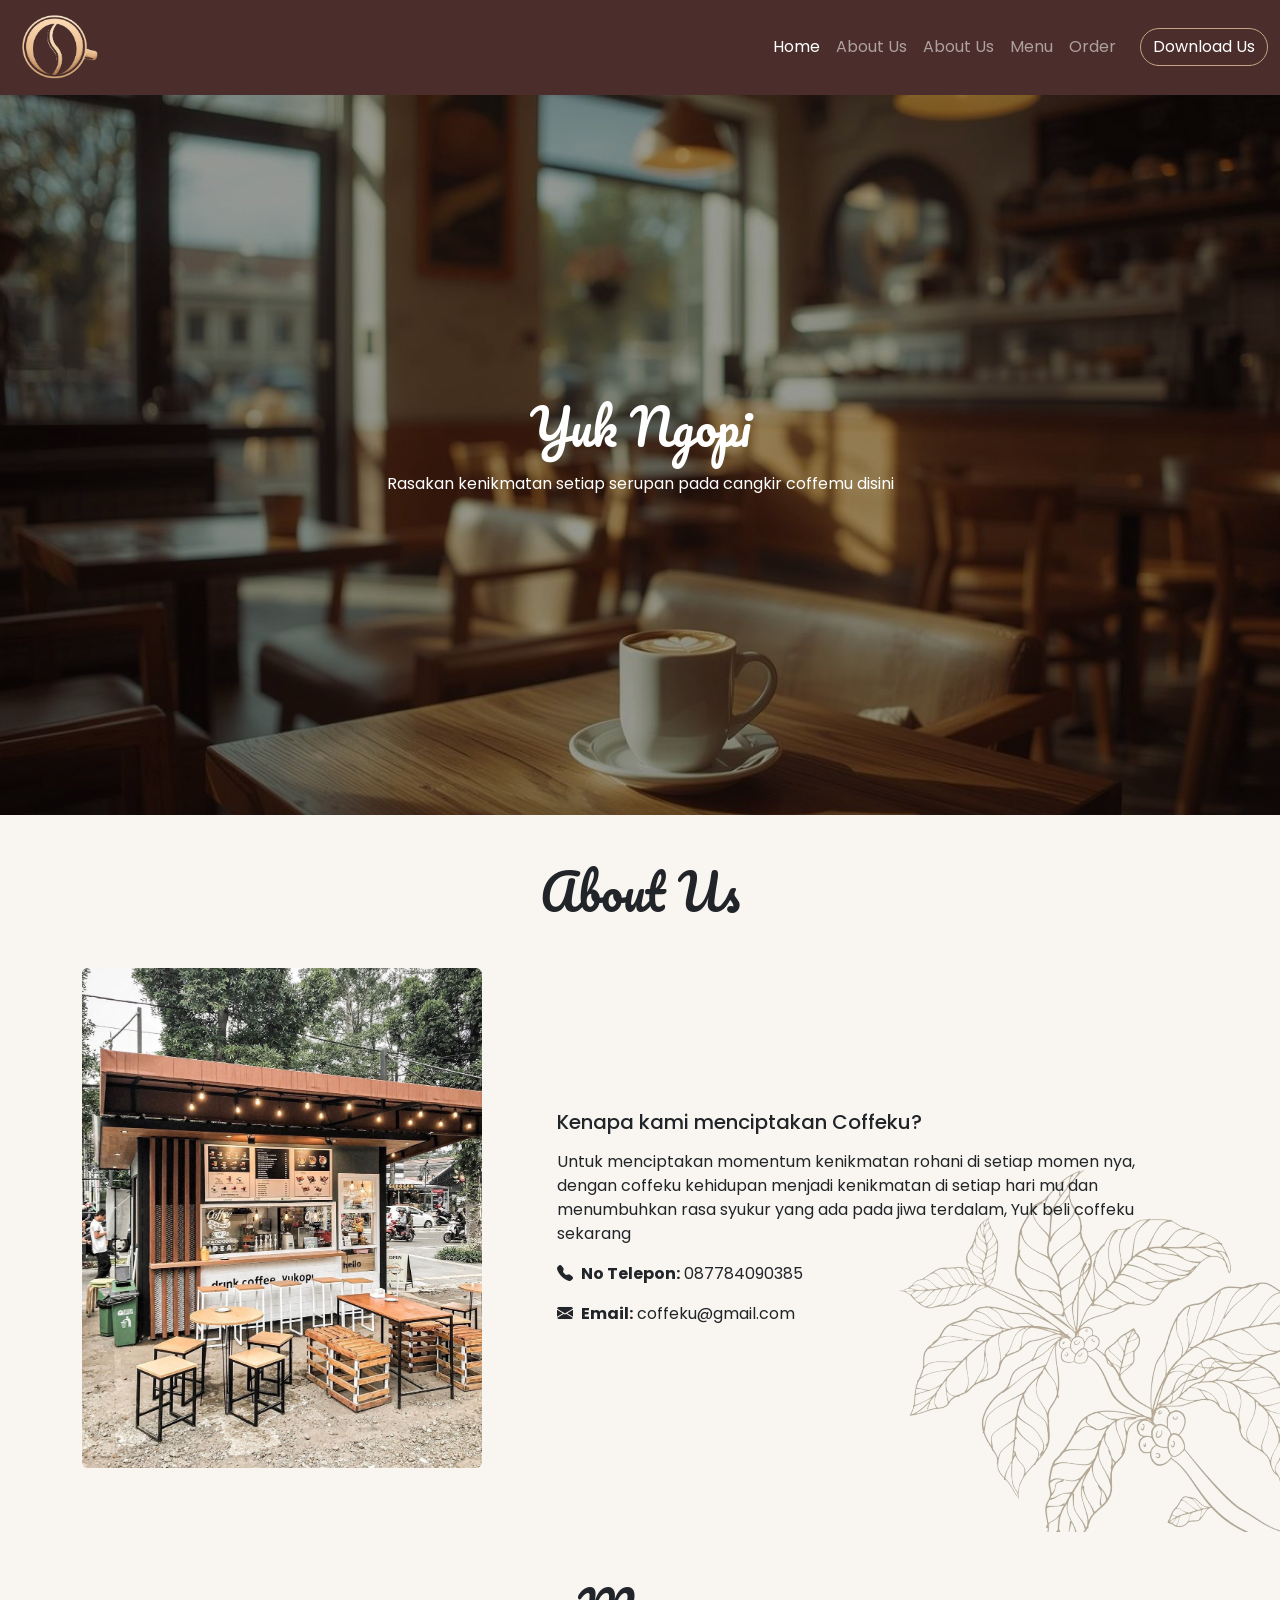
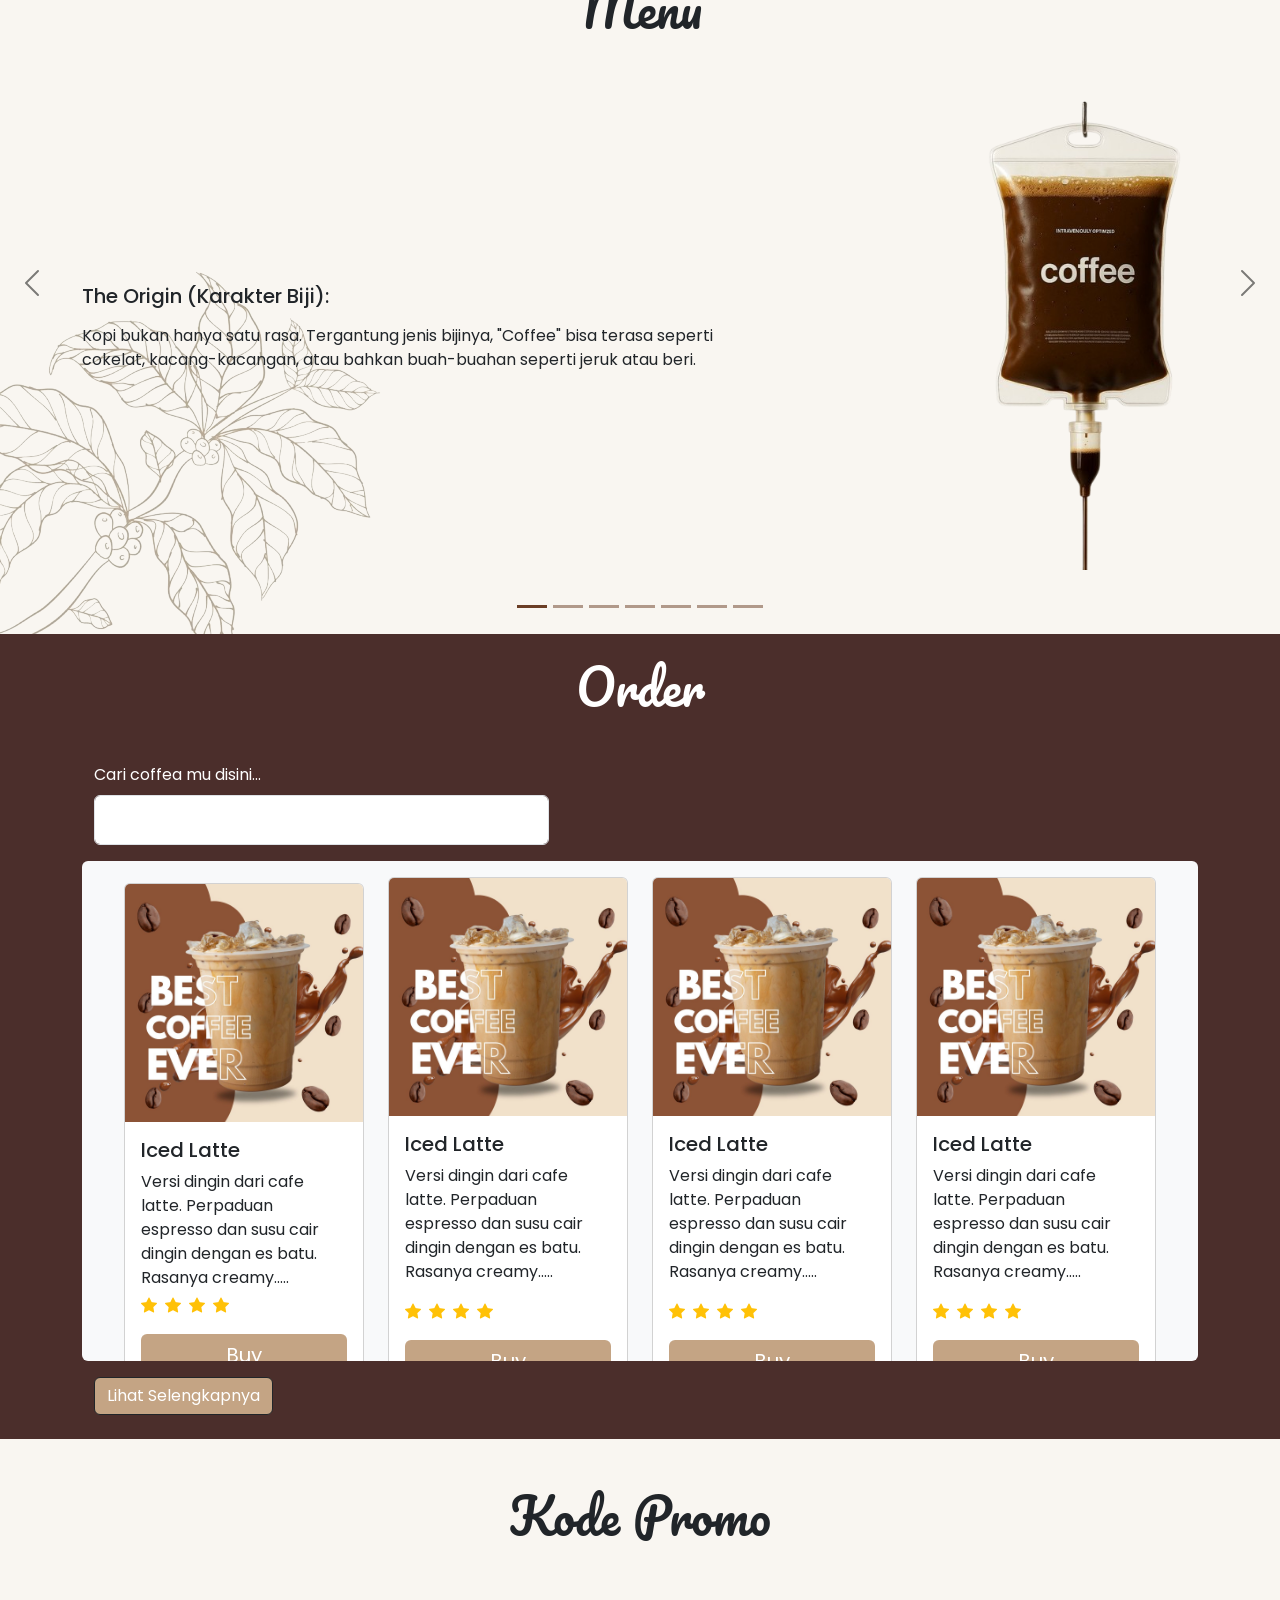
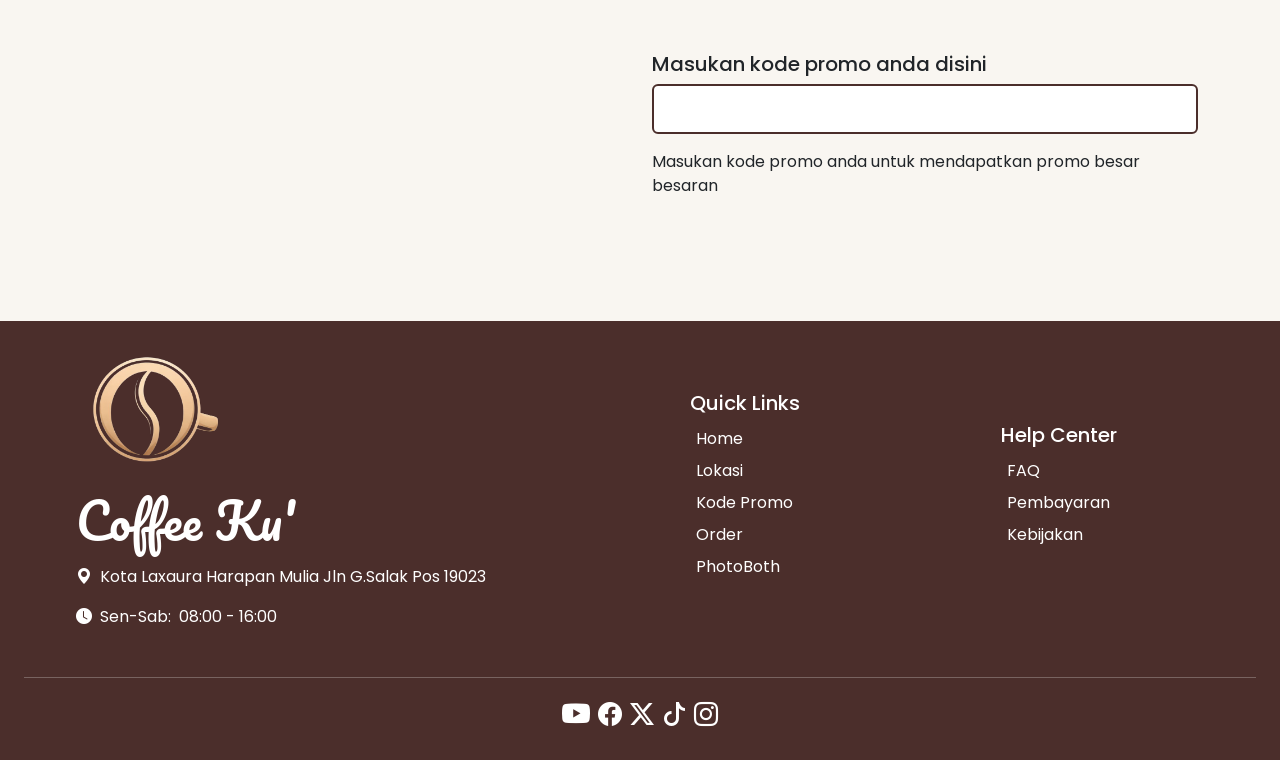
==== commit 015b5242: "mengbah" ====
--- a/index.html
+++ b/index.html
@@ -213,7 +213,7 @@
   <!-- Order -->
   <section id="order" class="bg-main text-white">
     <div class="container p-4">
-      <h1 class="text-center mb-3">Order</h1>
+      <h1 class="text-center mb-5">Order</h1>
       <div class="mb-3 col-md-5">
         <label class="form-label" for="produk">Cari coffea mu disini...</label>
         <input type="text" id="produk" class="form-control">
@@ -234,132 +234,132 @@
                 <i class="bi bi-star-fill text-warning"></i>
                 <i class="bi bi-star-fill text-warning"></i>
               </div>
-              <a href="#" class="btn btn-primary">Buy</a>
-            </div>
-          </div>
-        </div>
-
-        <div class="col-md-auto">
-          <div class="card mb-3" style="width: 15rem;">
-            <img src="assets/order-1.jpg" class="card-img-top" alt="...">
-            <div class="card-body">
-              <h5 class="card-title">Iced Latte</h5>
-              <p class="card-text">Versi dingin dari cafe latte. Perpaduan espresso dan susu cair dingin dengan es batu.
-                Rasanya creamy.....</p>
-              <div class="rating d-flex gap-2 mb-3">
-                <i class="bi bi-star-fill text-warning"></i>
-                <i class="bi bi-star-fill text-warning"></i>
-                <i class="bi bi-star-fill text-warning"></i>
-                <i class="bi bi-star-fill text-warning"></i>
-              </div>
-              <a href="#" class="btn btn-primary">Buy</a>
-            </div>
-          </div>
-        </div>
-
-        <div class="col-md-auto">
-          <div class="card mb-3" style="width: 15rem;">
-            <img src="assets/order-1.jpg" class="card-img-top" alt="...">
-            <div class="card-body">
-              <h5 class="card-title">Iced Latte</h5>
-              <p class="card-text">Versi dingin dari cafe latte. Perpaduan espresso dan susu cair dingin dengan es batu.
-                Rasanya creamy.....</p>
-              <div class="rating d-flex gap-2 mb-3">
-                <i class="bi bi-star-fill text-warning"></i>
-                <i class="bi bi-star-fill text-warning"></i>
-                <i class="bi bi-star-fill text-warning"></i>
-                <i class="bi bi-star-fill text-warning"></i>
-              </div>
-              <a href="#" class="btn btn-primary">Buy</a>
-            </div>
-          </div>
-        </div>
-
-        <div class="col-md-auto">
-          <div class="card mb-3" style="width: 15rem;">
-            <img src="assets/order-1.jpg" class="card-img-top" alt="...">
-            <div class="card-body">
-              <h5 class="card-title">Iced Latte</h5>
-              <p class="card-text">Versi dingin dari cafe latte. Perpaduan espresso dan susu cair dingin dengan es batu.
-                Rasanya creamy.....</p>
-              <div class="rating d-flex gap-2 mb-3">
-                <i class="bi bi-star-fill text-warning"></i>
-                <i class="bi bi-star-fill text-warning"></i>
-                <i class="bi bi-star-fill text-warning"></i>
-                <i class="bi bi-star-fill text-warning"></i>
-              </div>
-              <a href="#" class="btn btn-primary">Buy</a>
-            </div>
-          </div>
-        </div>
-        <div class="col-md-auto">
-          <div class="card mb-3" style="width: 15rem;">
-            <img src="assets/order-1.jpg" class="card-img-top" alt="...">
-            <div class="card-body">
-              <h5 class="card-title">Iced Latte</h5>
-              <p class="card-text">Versi dingin dari cafe latte. Perpaduan espresso dan susu cair dingin dengan es batu.
-                Rasanya creamy.....</p>
-              <div class="rating d-flex gap-2 mb-3">
-                <i class="bi bi-star-fill text-warning"></i>
-                <i class="bi bi-star-fill text-warning"></i>
-                <i class="bi bi-star-fill text-warning"></i>
-                <i class="bi bi-star-fill text-warning"></i>
-              </div>
-              <a href="#" class="btn btn-primary">Buy</a>
-            </div>
-          </div>
-        </div>
-
-        <div class="col-md-auto">
-          <div class="card mb-3" style="width: 15rem;">
-            <img src="assets/order-1.jpg" class="card-img-top" alt="...">
-            <div class="card-body">
-              <h5 class="card-title">Iced Latte</h5>
-              <p class="card-text">Versi dingin dari cafe latte. Perpaduan espresso dan susu cair dingin dengan es batu.
-                Rasanya creamy.....</p>
-              <div class="rating d-flex gap-2 mb-3">
-                <i class="bi bi-star-fill text-warning"></i>
-                <i class="bi bi-star-fill text-warning"></i>
-                <i class="bi bi-star-fill text-warning"></i>
-                <i class="bi bi-star-fill text-warning"></i>
-              </div>
-              <a href="#" class="btn btn-primary">Buy</a>
-            </div>
-          </div>
-        </div>
-
-        <div class="col-md-auto">
-          <div class="card mb-3" style="width: 15rem;">
-            <img src="assets/order-1.jpg" class="card-img-top" alt="...">
-            <div class="card-body">
-              <h5 class="card-title">Iced Latte</h5>
-              <p class="card-text">Versi dingin dari cafe latte. Perpaduan espresso dan susu cair dingin dengan es batu.
-                Rasanya creamy.....</p>
-              <div class="rating d-flex gap-2 mb-3">
-                <i class="bi bi-star-fill text-warning"></i>
-                <i class="bi bi-star-fill text-warning"></i>
-                <i class="bi bi-star-fill text-warning"></i>
-                <i class="bi bi-star-fill text-warning"></i>
-              </div>
-              <a href="#" class="btn btn-primary">Buy</a>
-            </div>
-          </div>
-        </div>
-
-        <div class="col-md-auto">
-          <div class="card mb-3" style="width: 15rem;">
-            <img src="assets/order-1.jpg" class="card-img-top" alt="...">
-            <div class="card-body">
-              <h5 class="card-title">Iced Latte</h5>
-              <p class="card-text">Versi dingin dari cafe latte. Perpaduan espresso dan susu cair dingin dengan es batu.
-                Rasanya creamy.....</p>
-              <div class="rating d-flex gap-2 mb-3">
-                <i class="bi bi-star-fill text-warning"></i>
-                <i class="bi bi-star-fill text-warning"></i>
-                <i class="bi bi-star-fill text-warning"></i>
-                <i class="bi bi-star-fill text-warning"></i>
-              </div>
-              <a href="#" class="btn btn-primary">Buy</a>
+              <a href="#" class="btn btn-primary fs-5">Buy</a>
+            </div>
+          </div>
+        </div>
+
+        <div class="col-md-auto">
+          <div class="card mb-3" style="width: 15rem;">
+            <img src="assets/order-1.jpg" class="card-img-top" alt="...">
+            <div class="card-body">
+              <h5 class="card-title">Iced Latte</h5>
+              <p class="card-text">Versi dingin dari cafe latte. Perpaduan espresso dan susu cair dingin dengan es batu.
+                Rasanya creamy.....</p>
+              <div class="rating d-flex gap-2 mb-3">
+                <i class="bi bi-star-fill text-warning"></i>
+                <i class="bi bi-star-fill text-warning"></i>
+                <i class="bi bi-star-fill text-warning"></i>
+                <i class="bi bi-star-fill text-warning"></i>
+              </div>
+              <a href="#" class="btn btn-primary fs-5">Buy</a>
+            </div>
+          </div>
+        </div>
+
+        <div class="col-md-auto">
+          <div class="card mb-3" style="width: 15rem;">
+            <img src="assets/order-1.jpg" class="card-img-top" alt="...">
+            <div class="card-body">
+              <h5 class="card-title">Iced Latte</h5>
+              <p class="card-text">Versi dingin dari cafe latte. Perpaduan espresso dan susu cair dingin dengan es batu.
+                Rasanya creamy.....</p>
+              <div class="rating d-flex gap-2 mb-3">
+                <i class="bi bi-star-fill text-warning"></i>
+                <i class="bi bi-star-fill text-warning"></i>
+                <i class="bi bi-star-fill text-warning"></i>
+                <i class="bi bi-star-fill text-warning"></i>
+              </div>
+              <a href="#" class="btn btn-primary fs-5">Buy</a>
+            </div>
+          </div>
+        </div>
+
+        <div class="col-md-auto">
+          <div class="card mb-3" style="width: 15rem;">
+            <img src="assets/order-1.jpg" class="card-img-top" alt="...">
+            <div class="card-body">
+              <h5 class="card-title">Iced Latte</h5>
+              <p class="card-text">Versi dingin dari cafe latte. Perpaduan espresso dan susu cair dingin dengan es batu.
+                Rasanya creamy.....</p>
+              <div class="rating d-flex gap-2 mb-3">
+                <i class="bi bi-star-fill text-warning"></i>
+                <i class="bi bi-star-fill text-warning"></i>
+                <i class="bi bi-star-fill text-warning"></i>
+                <i class="bi bi-star-fill text-warning"></i>
+              </div>
+              <a href="#" class="btn btn-primary fs-5">Buy</a>
+            </div>
+          </div>
+        </div>
+        <div class="col-md-auto">
+          <div class="card mb-3" style="width: 15rem;">
+            <img src="assets/order-1.jpg" class="card-img-top" alt="...">
+            <div class="card-body">
+              <h5 class="card-title">Iced Latte</h5>
+              <p class="card-text">Versi dingin dari cafe latte. Perpaduan espresso dan susu cair dingin dengan es batu.
+                Rasanya creamy.....</p>
+              <div class="rating d-flex gap-2 mb-3">
+                <i class="bi bi-star-fill text-warning"></i>
+                <i class="bi bi-star-fill text-warning"></i>
+                <i class="bi bi-star-fill text-warning"></i>
+                <i class="bi bi-star-fill text-warning"></i>
+              </div>
+              <a href="#" class="btn btn-primary fs-5">Buy</a>
+            </div>
+          </div>
+        </div>
+
+        <div class="col-md-auto">
+          <div class="card mb-3" style="width: 15rem;">
+            <img src="assets/order-1.jpg" class="card-img-top" alt="...">
+            <div class="card-body">
+              <h5 class="card-title">Iced Latte</h5>
+              <p class="card-text">Versi dingin dari cafe latte. Perpaduan espresso dan susu cair dingin dengan es batu.
+                Rasanya creamy.....</p>
+              <div class="rating d-flex gap-2 mb-3">
+                <i class="bi bi-star-fill text-warning"></i>
+                <i class="bi bi-star-fill text-warning"></i>
+                <i class="bi bi-star-fill text-warning"></i>
+                <i class="bi bi-star-fill text-warning"></i>
+              </div>
+              <a href="#" class="btn btn-primary fs-5">Buy</a>
+            </div>
+          </div>
+        </div>
+
+        <div class="col-md-auto">
+          <div class="card mb-3" style="width: 15rem;">
+            <img src="assets/order-1.jpg" class="card-img-top" alt="...">
+            <div class="card-body">
+              <h5 class="card-title">Iced Latte</h5>
+              <p class="card-text">Versi dingin dari cafe latte. Perpaduan espresso dan susu cair dingin dengan es batu.
+                Rasanya creamy.....</p>
+              <div class="rating d-flex gap-2 mb-3">
+                <i class="bi bi-star-fill text-warning"></i>
+                <i class="bi bi-star-fill text-warning"></i>
+                <i class="bi bi-star-fill text-warning"></i>
+                <i class="bi bi-star-fill text-warning"></i>
+              </div>
+              <a href="#" class="btn btn-primary fs-5">Buy</a>
+            </div>
+          </div>
+        </div>
+
+        <div class="col-md-auto">
+          <div class="card mb-3" style="width: 15rem;">
+            <img src="assets/order-1.jpg" class="card-img-top" alt="...">
+            <div class="card-body">
+              <h5 class="card-title">Iced Latte</h5>
+              <p class="card-text">Versi dingin dari cafe latte. Perpaduan espresso dan susu cair dingin dengan es batu.
+                Rasanya creamy.....</p>
+              <div class="rating d-flex gap-2 mb-3">
+                <i class="bi bi-star-fill text-warning"></i>
+                <i class="bi bi-star-fill text-warning"></i>
+                <i class="bi bi-star-fill text-warning"></i>
+                <i class="bi bi-star-fill text-warning"></i>
+              </div>
+              <a href="#" class="btn btn-primary fs-5">Buy</a>
             </div>
           </div>
         </div>
@@ -395,9 +395,9 @@
 
   <!-- Footer -->
   <section class=" bg-main text-white" id="footer">
-    <div class="container py-3">
+    <div class="container-fluid p-4">
       <div class="row align-items-center justify-content-center">
-        <div class="col-md-4 mb-3">
+        <div class="col-md-5 mb-3">
           <img src="assets/logo-nav-removebg-preview.png" class="logo mb-3" alt="">
           <h1 class="mb-3">Coffee Ku'</h1>
           <div class="text-location">
@@ -415,7 +415,7 @@
 
           </div>
         </div>
-        <div class="col-md-4 d-flex flex-column justify-content-md-center justify-content-start mb-3">
+        <div class="col-md-3 d-flex flex-column align-items-md-center align-items-start mb-3">
           <h5>Quick Links</h5>
           <ul class="list-unstyled lh-lg">
             <li>Home</li>
@@ -425,7 +425,7 @@
             <li>PhotoBoth</li>
           </ul>
         </div>
-        <div class="col-md-4 d-flex flex-column justify-content-md-center justify-content-start mb-3">
+        <div class="col-md-3 d-flex flex-column justify-content-md-center align-items-md-center align-items-start mb-3">
           <h5>Help Center</h5>
           <ul class="list-unstyled lh-lg">
             <li>FAQ</li>
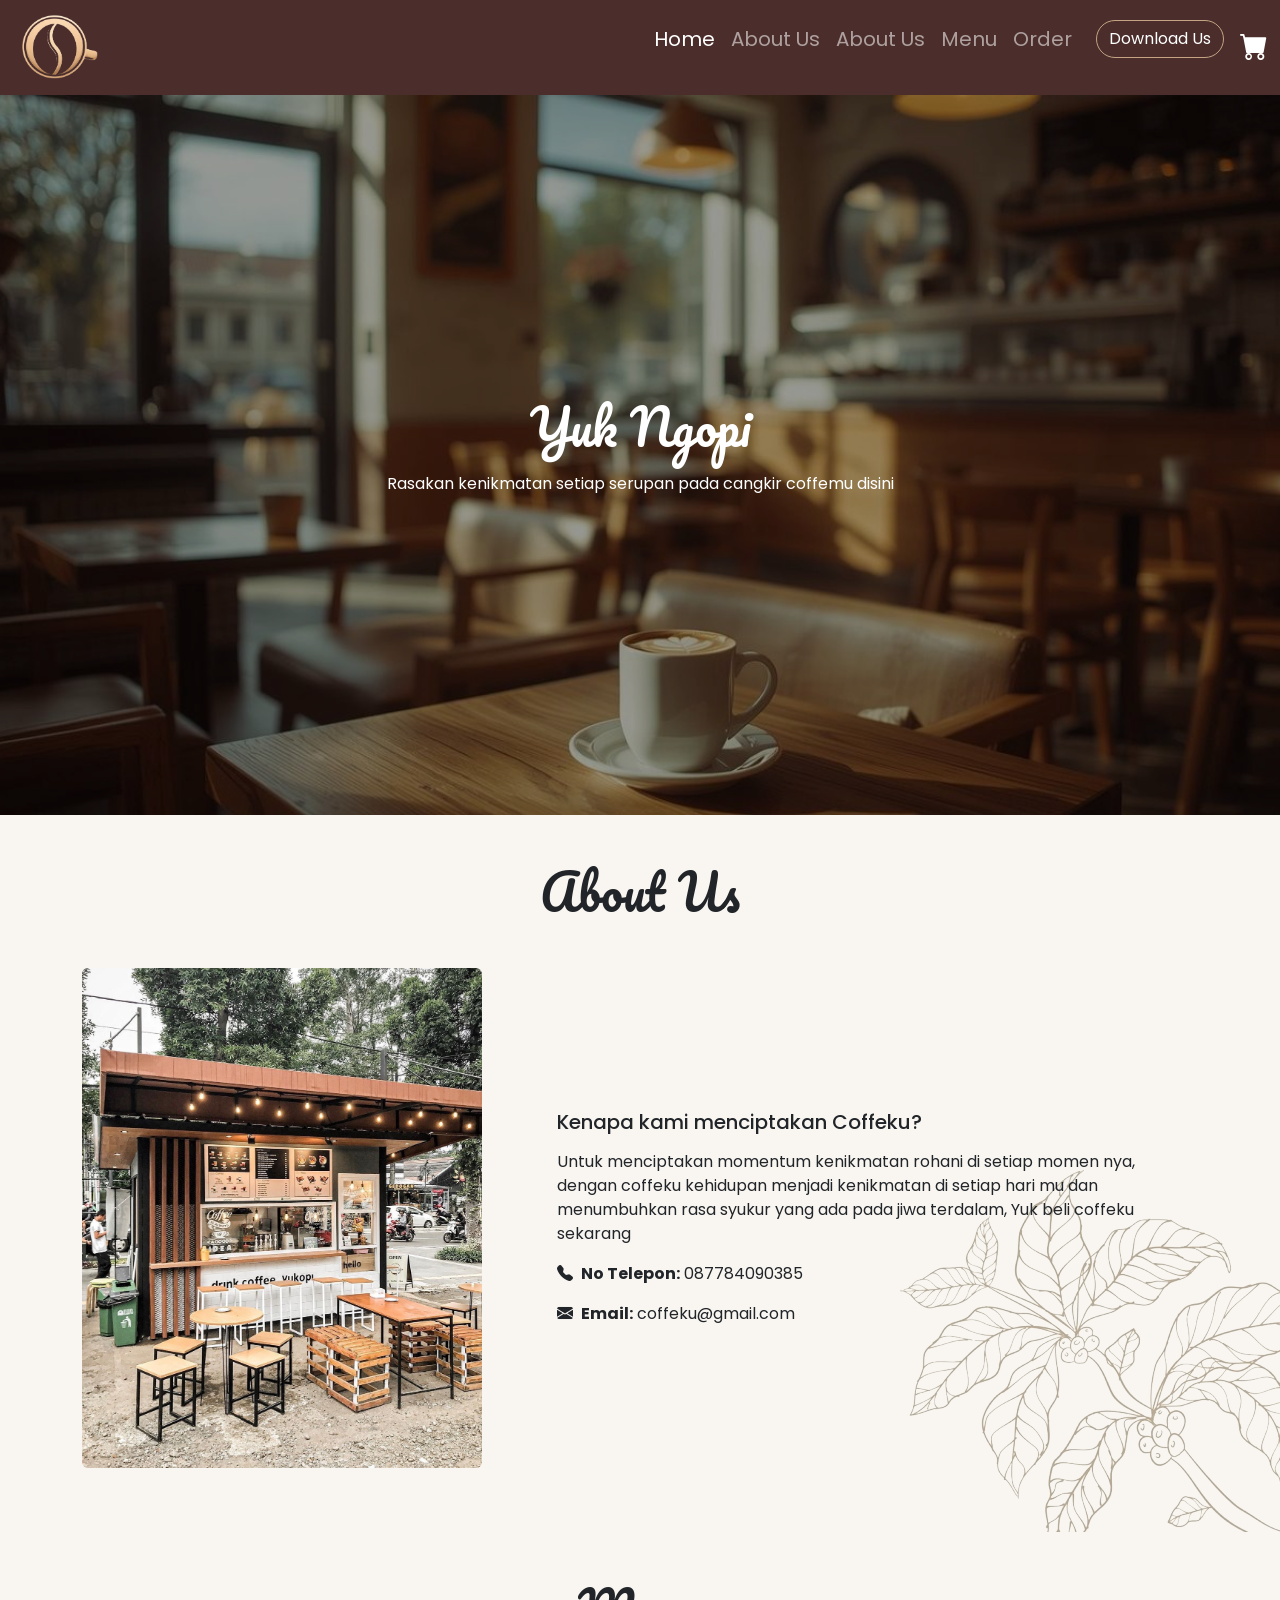
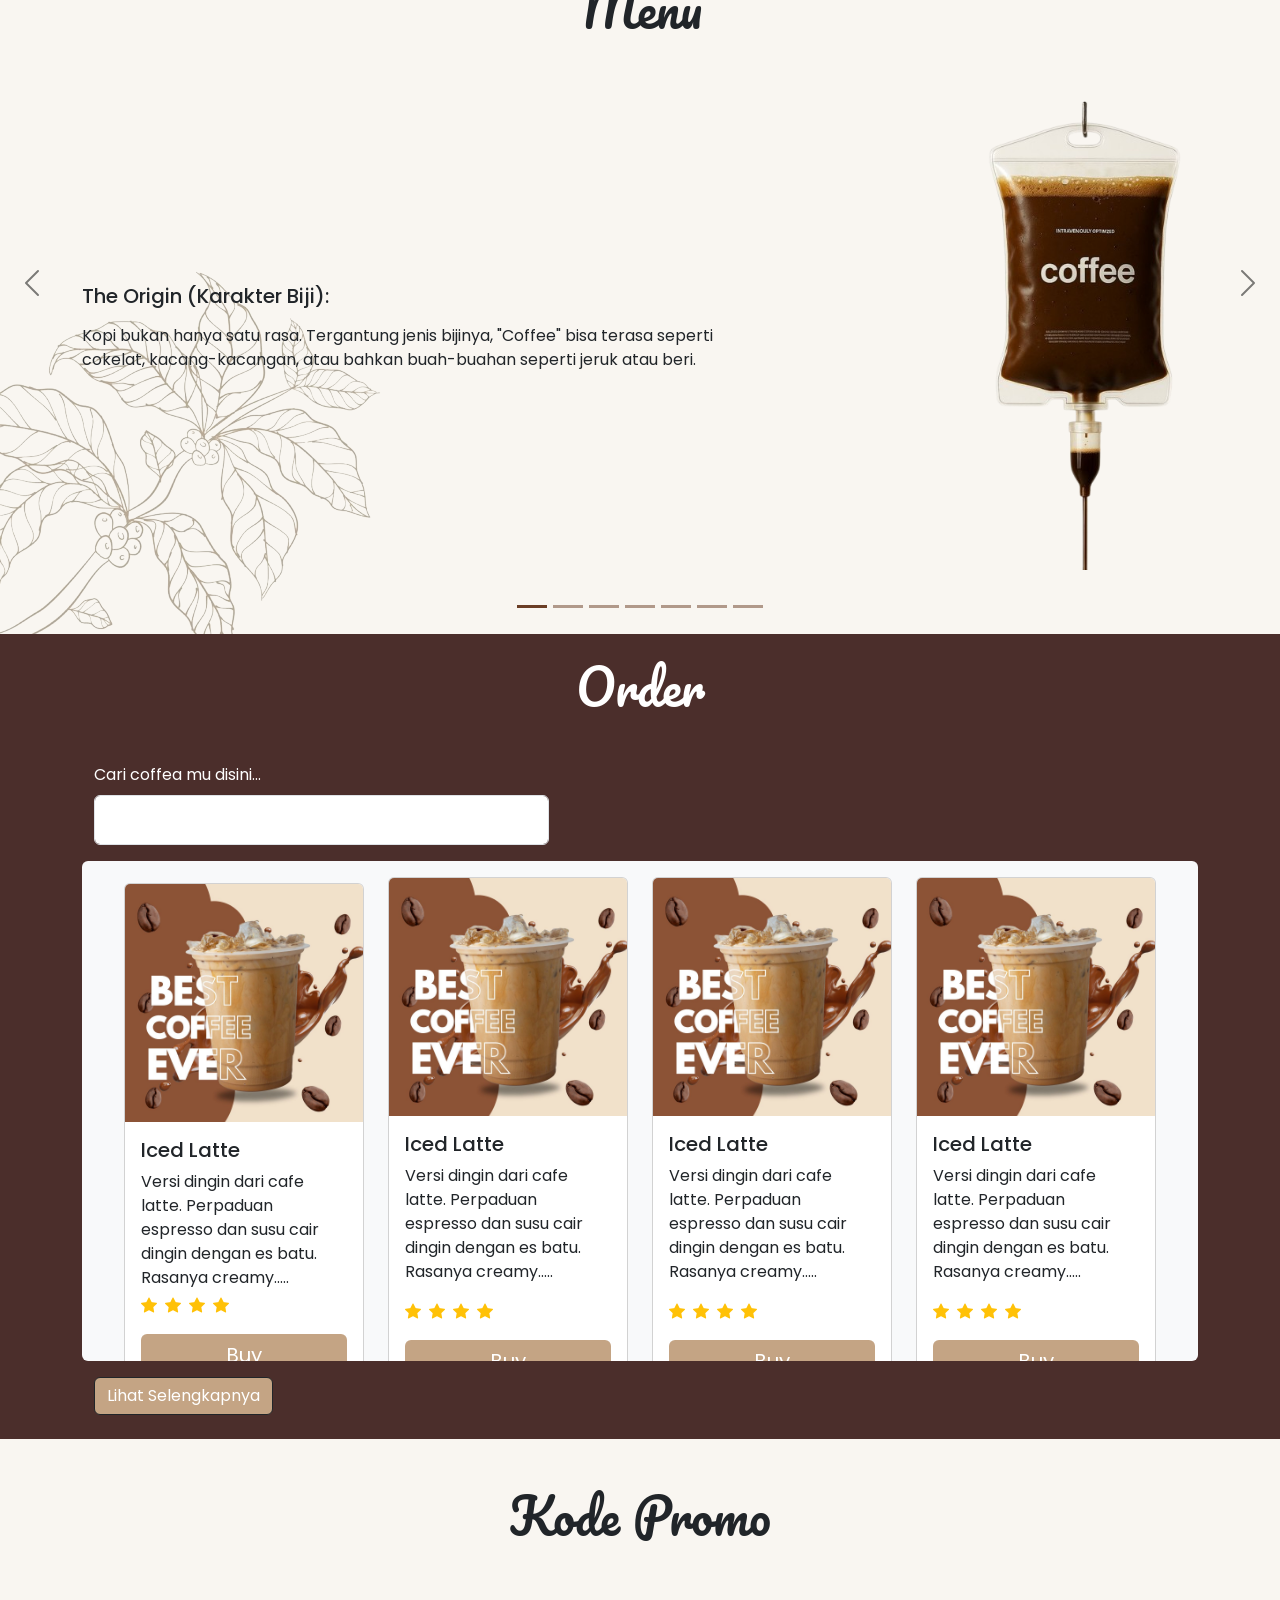
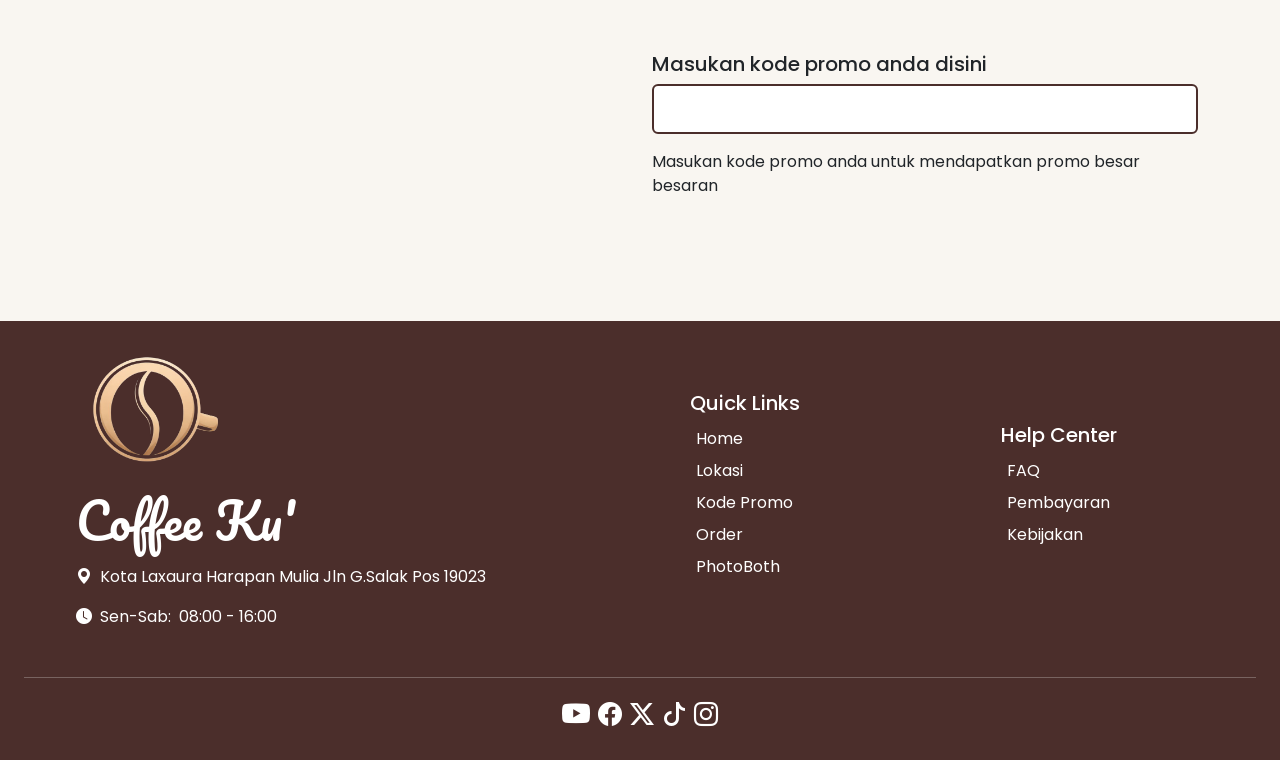
==== commit 5bfe5442: "menambahkann icon cart pada navbar" ====
--- a/index.html
+++ b/index.html
@@ -18,12 +18,17 @@
   <!-- Navbar -->
   <nav class="navbar navbar-dark navbar-expand-lg bg-body-tertiary">
     <div class="container-fluid">
-      <img src="assets/logo-nav-removebg-preview.png" class="img-fluid logo" alt="">
-      <button class="navbar-toggler" type="button" data-bs-toggle="collapse" data-bs-target="#navbarSupportedContent"
-        aria-controls="navbarSupportedContent" aria-expanded="false" aria-label="Toggle navigation">
-        <span class="navbar-toggler-icon"></span>
-      </button>
-      <div class="collapse navbar-collapse" id="navbarSupportedContent">
+      <div class="brand">
+        <img src="assets/logo-nav-removebg-preview.png" class="img-fluid logo" alt="">
+      </div>
+      <div class="d-flex gap-3">
+        <button class="navbar-toggler" type="button" data-bs-toggle="collapse" data-bs-target="#navbarSupportedContent"
+          aria-controls="navbarSupportedContent" aria-expanded="false" aria-label="Toggle navigation">
+          <span class="navbar-toggler-icon"></span>
+        </button>
+        <i class="bi bi-cart-fill text-white fs-3 d-lg-none d-block"></i>
+      </div>
+      <div class="collapse navbar-collapse fs-5 mb-3" id="navbarSupportedContent">
         <ul class="navbar-nav ms-auto mb-2 mb-lg-0">
           <li class="nav-item">
             <a class="nav-link active" aria-current="page" href="#">Home</a>
@@ -41,8 +46,11 @@
             <a class="nav-link" href="#"> Order</a>
           </li>
         </ul>
-        <button class="btn btn-outline-success rounded-5 border-main text-white ms-3" type="submit">Download Us</button>
-      </div>
+        <button class="btn btn-outline-success rounded-5 border-main text-white mx-md-3 m-0" type="submit">Download
+          Us</button>
+      </div>
+      <i class="bi bi-cart-fill text-white fs-3 d-none d-lg-block"></i>
+
     </div>
   </nav>
 
@@ -88,16 +96,22 @@
   <!-- Menu -->
   <section id="menu">
     <div id="carouselExampleIndicators" class="carousel slide" data-bs-ride="carousel" data-bs-interval="2000">
-        <div class="carousel-indicators">
-          <button type="button" aria-label="Slide 1"  data-bs-target="#carouselExampleIndicators" data-bs-slide-to="0"
-            class="active"></button>
-          <button type="button" aria-label="Slide 2"  data-bs-target="#carouselExampleIndicators" data-bs-slide-to="1"></button>
-          <button type="button" aria-label="Slide 3"  data-bs-target="#carouselExampleIndicators" data-bs-slide-to="2"></button>
-          <button type="button" aria-label="Slide 4"  data-bs-target="#carouselExampleIndicators" data-bs-slide-to="3"></button>
-          <button type="button" aria-label="Slide 5"  data-bs-target="#carouselExampleIndicators" data-bs-slide-to="4"></button>
-          <button type="button" aria-label="Slide 6"  data-bs-target="#carouselExampleIndicators" data-bs-slide-to="5"></button>
-          <button type="button" aria-label="Slide 7"  data-bs-target="#carouselExampleIndicators" data-bs-slide-to="6"></button>
-        </div>
+      <div class="carousel-indicators">
+        <button type="button" aria-label="Slide 1" data-bs-target="#carouselExampleIndicators" data-bs-slide-to="0"
+          class="active"></button>
+        <button type="button" aria-label="Slide 2" data-bs-target="#carouselExampleIndicators"
+          data-bs-slide-to="1"></button>
+        <button type="button" aria-label="Slide 3" data-bs-target="#carouselExampleIndicators"
+          data-bs-slide-to="2"></button>
+        <button type="button" aria-label="Slide 4" data-bs-target="#carouselExampleIndicators"
+          data-bs-slide-to="3"></button>
+        <button type="button" aria-label="Slide 5" data-bs-target="#carouselExampleIndicators"
+          data-bs-slide-to="4"></button>
+        <button type="button" aria-label="Slide 6" data-bs-target="#carouselExampleIndicators"
+          data-bs-slide-to="5"></button>
+        <button type="button" aria-label="Slide 7" data-bs-target="#carouselExampleIndicators"
+          data-bs-slide-to="6"></button>
+      </div>
 
       <div class="container py-5">
         <h1 class="mb-5 text-center">Menu</h1>
--- a/style.css
+++ b/style.css
@@ -10,7 +10,7 @@
     --secondary-color: #C4A484;
     --supportive-color: #F9F6F1;
 
-
+    
 }
 
 * {
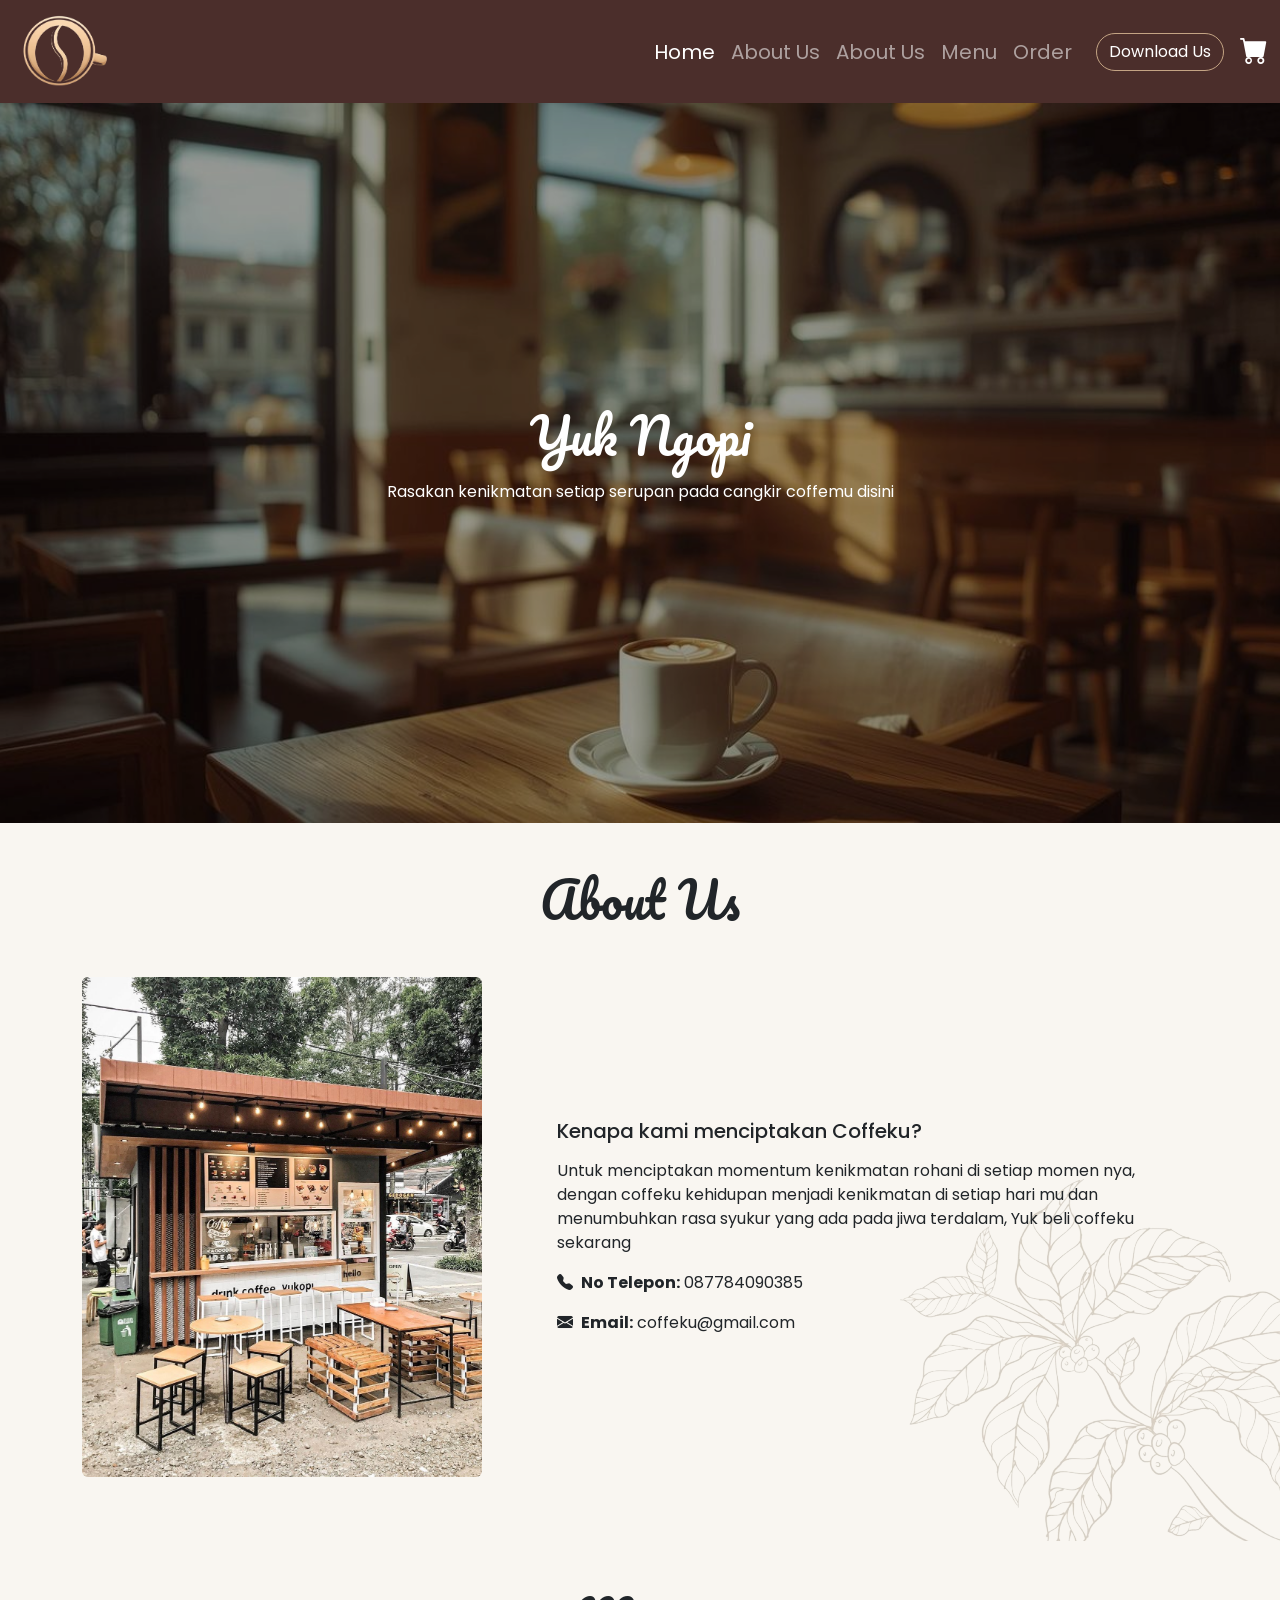
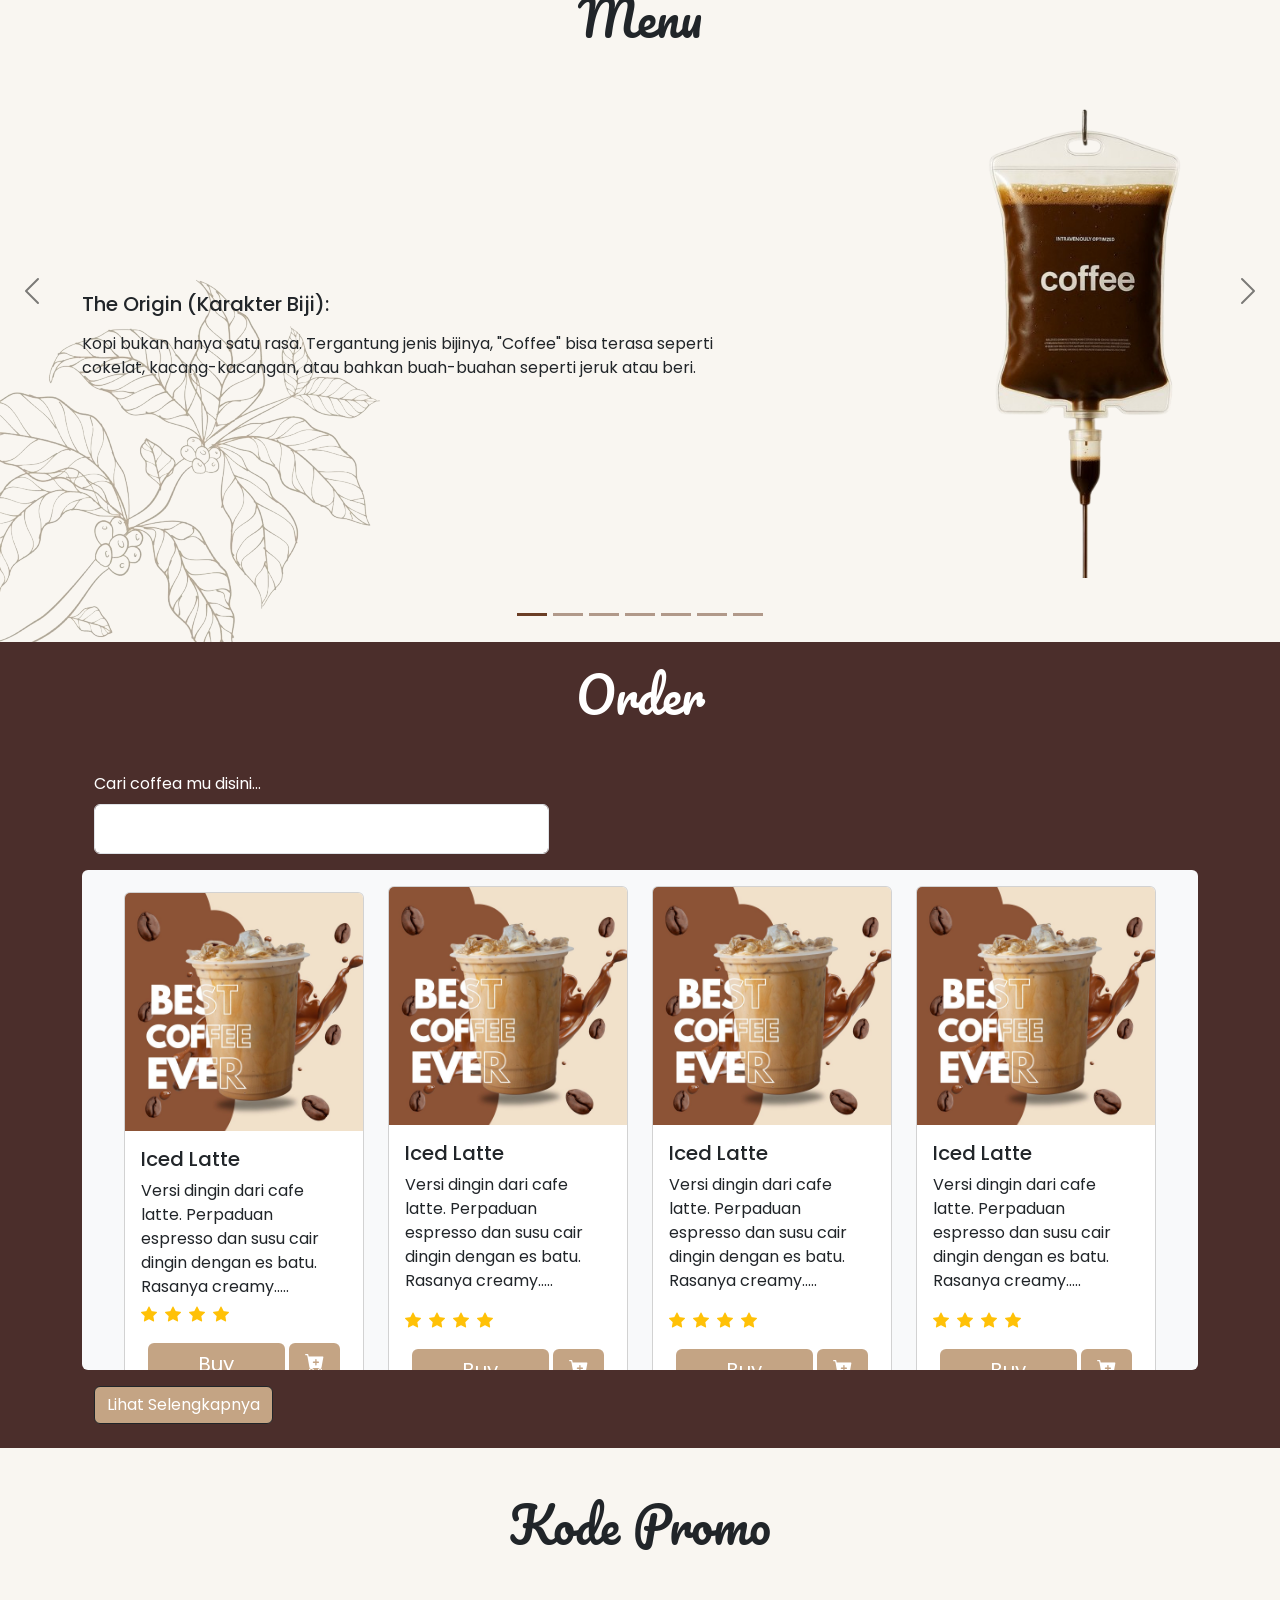
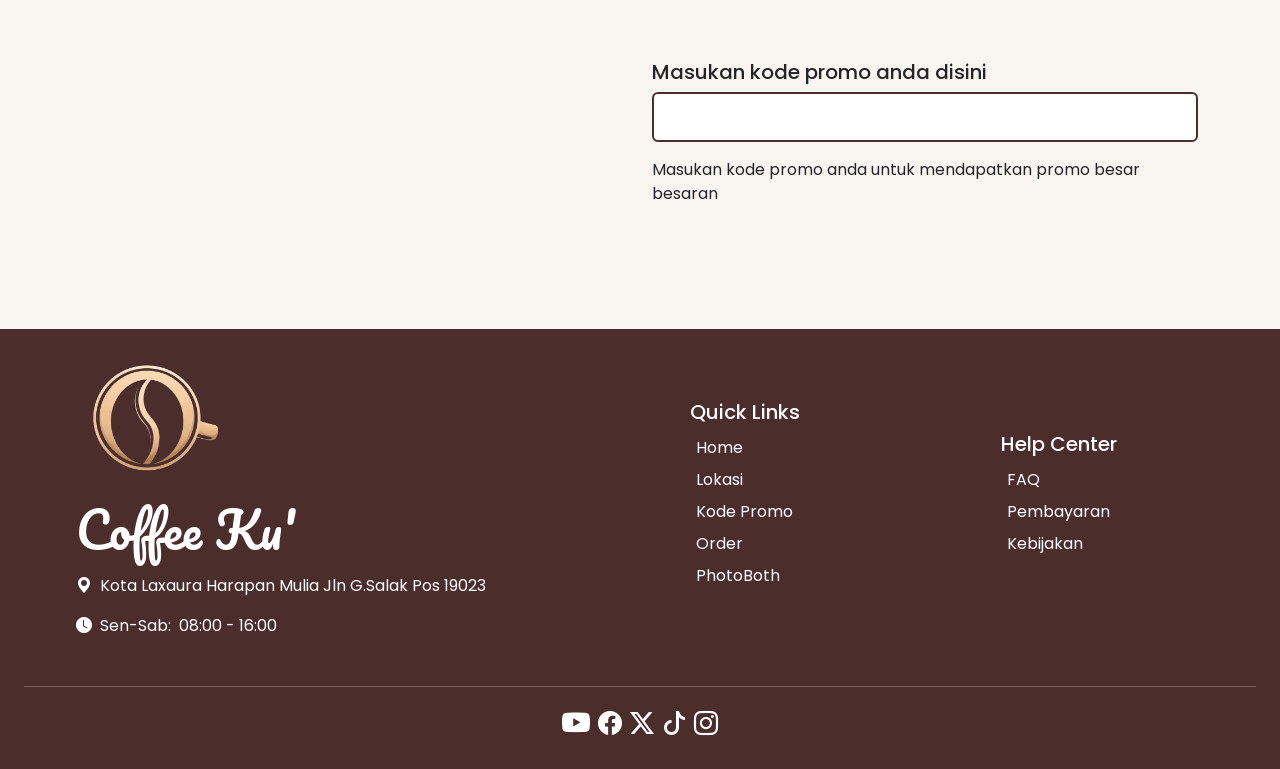
==== commit 238e2596: "menambahkan container chart" ====
--- a/index.html
+++ b/index.html
@@ -16,20 +16,20 @@
 
 <body>
   <!-- Navbar -->
-  <nav class="navbar navbar-dark navbar-expand-lg bg-body-tertiary">
-    <div class="container-fluid">
+  <nav class="navbar  navbar-dark navbar-expand-lg bg-body-tertiary">
+    <div class="container-fluid d-flex align-items-center">
       <div class="brand">
-        <img src="assets/logo-nav-removebg-preview.png" class="img-fluid logo" alt="">
+        <img src="assets/logo-nav-removebg-preview.png" class="img-fluid " alt="">
       </div>
       <div class="d-flex gap-3">
         <button class="navbar-toggler" type="button" data-bs-toggle="collapse" data-bs-target="#navbarSupportedContent"
           aria-controls="navbarSupportedContent" aria-expanded="false" aria-label="Toggle navigation">
           <span class="navbar-toggler-icon"></span>
         </button>
-        <i class="bi bi-cart-fill text-white fs-3 d-lg-none d-block"></i>
-      </div>
-      <div class="collapse navbar-collapse fs-5 mb-3" id="navbarSupportedContent">
-        <ul class="navbar-nav ms-auto mb-2 mb-lg-0">
+        <i class="bi bi-cart-fill text-white fs-3 d-lg-none d-block cart" id="cart"></i>
+      </div>
+      <div class="collapse navbar-collapse fs-5 " id="navbarSupportedContent">
+        <ul class="navbar-nav ms-auto mb-2 mb-lg-0 align-items">
           <li class="nav-item">
             <a class="nav-link active" aria-current="page" href="#">Home</a>
           </li>
@@ -49,10 +49,123 @@
         <button class="btn btn-outline-success rounded-5 border-main text-white mx-md-3 m-0" type="submit">Download
           Us</button>
       </div>
-      <i class="bi bi-cart-fill text-white fs-3 d-none d-lg-block"></i>
+      <i class="bi bi-cart-fill text-white fs-3 d-none d-lg-block cart"></i>
 
     </div>
   </nav>
+  <!-- SideBar -->
+  <section class="h-lg-100 h-auto" id="sidebar">
+    <div class="container-fluid shadow py-3 bg-white rounded h-100">
+      <i class="bi bi-x fs-1" id="close"></i>
+      <h1 class="mb-3 text-center">check-out</h1>
+
+      <div class="mb-3" style="height: 320px; overflow-x:auto;">
+        <ul class="list-group list-group-flush  p-0">
+          <li class="list-group-item">
+            <i class="bi bi-x-circle "></i>
+            <div class="d-flex gap-3 " id="checkProuk">
+              <img src="assets/order-1.jpg" class="img-fluid rounded" alt="">
+              <div class="d-flex flex-column flex-grow-1">
+
+                <h6 class="fw-bold">Iced Latte</h6>
+                <div class="d-flex justify-content-between">
+                  <div class="d-flex gap-2 align-items-center" id="count">
+                    <button class="btn fw-bold">-</button>
+                    <span>1</span>
+                    <button class="btn fw-bold">+</button>
+                  </div>
+                  <span>Rp 12.000</span>
+                </div>
+
+              </div>
+            </div>
+
+          </li>
+          <li class="list-group-item">
+            <i class="bi bi-x-circle "></i>
+            <div class="d-flex gap-3 " id="checkProuk">
+              <img src="assets/order-1.jpg" class="img-fluid rounded" alt="">
+              <div class="d-flex flex-column flex-grow-1">
+
+                <h6 class="fw-bold">Iced Latte</h6>
+                <div class="d-flex justify-content-between">
+                  <div class="d-flex gap-2 align-items-center" id="count">
+                    <button class="btn fw-bold">-</button>
+                    <span>1</span>
+                    <button class="btn fw-bold">+</button>
+                  </div>
+                  <span>Rp 12.000</span>
+                </div>
+
+              </div>
+            </div>
+          </li>
+          <li class="list-group-item">
+            <i class="bi bi-x-circle "></i>
+            <div class="d-flex gap-3 " id="checkProuk">
+              <img src="assets/order-1.jpg" class="img-fluid rounded" alt="">
+              <div class="d-flex flex-column flex-grow-1">
+
+                <h6 class="fw-bold">Iced Latte</h6>
+                <div class="d-flex justify-content-between">
+                  <div class="d-flex gap-2 align-items-center" id="count">
+                    <button class="btn fw-bold">-</button>
+                    <span>1</span>
+                    <button class="btn fw-bold">+</button>
+                  </div>
+                  <span>Rp 12.000</span>
+                </div>
+
+              </div>
+            </div>
+          </li>
+          <li class="list-group-item">
+            <i class="bi bi-x-circle "></i>
+            <div class="d-flex gap-3 " id="checkProuk">
+              <img src="assets/order-1.jpg" class="img-fluid rounded" alt="">
+              <div class="d-flex flex-column flex-grow-1">
+
+                <h6 class="fw-bold">Iced Latte</h6>
+                <div class="d-flex justify-content-between">
+                  <div class="d-flex gap-2 align-items-center" id="count">
+                    <button class="btn fw-bold">-</button>
+                    <span>1</span>
+                    <button class="btn fw-bold">+</button>
+                  </div>
+                  <span>Rp 12.000</span>
+                </div>
+
+              </div>
+            </div>
+          </li>
+          <li class="list-group-item">
+            <i class="bi bi-x-circle "></i>
+            <div class="d-flex gap-3 " id="checkProuk">
+              <img src="assets/order-1.jpg" class="img-fluid rounded" alt="">
+              <div class="d-flex flex-column flex-grow-1">
+
+                <h6 class="fw-bold">Iced Latte</h6>
+                <div class="d-flex justify-content-between">
+                  <div class="d-flex gap-2 align-items-center" id="count">
+                    <button class="btn fw-bold">-</button>
+                    <span>1</span>
+                    <button class="btn fw-bold">+</button>
+                  </div>
+                  <span>Rp 12.000</span>
+                </div>
+
+              </div>
+            </div>
+          </li>
+        </ul>
+      </div>
+      <div class="d-flex justify-content-between fw-bold">
+        <p>Total</p>
+        <span>Rp 120.000</span>
+      </div>
+      <button class="btn bg-secondary text-white fw-bold w-100">Buy</button>
+    </div>
+  </section>
 
   <!-- Hero -->
   <section id="hero">
@@ -248,7 +361,14 @@
                 <i class="bi bi-star-fill text-warning"></i>
                 <i class="bi bi-star-fill text-warning"></i>
               </div>
-              <a href="#" class="btn btn-primary fs-5">Buy</a>
+              <div class="row justify-content-center gap-1 g-0 ">
+                <div class="col-8">
+                  <a href="#" class="btn btn-primary fs-5">Buy</a>
+                </div>
+                <div class="col-3">
+                  <a href="#" class="btn btn-primary fs-5"><i class="bi bi-cart-plus-fill"></i></a>
+                </div>
+              </div>
             </div>
           </div>
         </div>
@@ -266,7 +386,14 @@
                 <i class="bi bi-star-fill text-warning"></i>
                 <i class="bi bi-star-fill text-warning"></i>
               </div>
-              <a href="#" class="btn btn-primary fs-5">Buy</a>
+              <div class="row justify-content-center gap-1 g-0 ">
+                <div class="col-8">
+                  <a href="#" class="btn btn-primary fs-5">Buy</a>
+                </div>
+                <div class="col-3">
+                  <a href="#" class="btn btn-primary fs-5"><i class="bi bi-cart-plus-fill"></i></a>
+                </div>
+              </div>
             </div>
           </div>
         </div>
@@ -284,7 +411,14 @@
                 <i class="bi bi-star-fill text-warning"></i>
                 <i class="bi bi-star-fill text-warning"></i>
               </div>
-              <a href="#" class="btn btn-primary fs-5">Buy</a>
+              <div class="row justify-content-center gap-1 g-0 ">
+                <div class="col-8">
+                  <a href="#" class="btn btn-primary fs-5">Buy</a>
+                </div>
+                <div class="col-3">
+                  <a href="#" class="btn btn-primary fs-5"><i class="bi bi-cart-plus-fill"></i></a>
+                </div>
+              </div>
             </div>
           </div>
         </div>
@@ -302,7 +436,14 @@
                 <i class="bi bi-star-fill text-warning"></i>
                 <i class="bi bi-star-fill text-warning"></i>
               </div>
-              <a href="#" class="btn btn-primary fs-5">Buy</a>
+              <div class="row justify-content-center gap-1 g-0 ">
+                <div class="col-8">
+                  <a href="#" class="btn btn-primary fs-5">Buy</a>
+                </div>
+                <div class="col-3">
+                  <a href="#" class="btn btn-primary fs-5"><i class="bi bi-cart-plus-fill"></i></a>
+                </div>
+              </div>
             </div>
           </div>
         </div>
@@ -319,7 +460,14 @@
                 <i class="bi bi-star-fill text-warning"></i>
                 <i class="bi bi-star-fill text-warning"></i>
               </div>
-              <a href="#" class="btn btn-primary fs-5">Buy</a>
+              <div class="row justify-content-center gap-1 g-0 ">
+                <div class="col-8">
+                  <a href="#" class="btn btn-primary fs-5">Buy</a>
+                </div>
+                <div class="col-3">
+                  <a href="#" class="btn btn-primary fs-5"><i class="bi bi-cart-plus-fill"></i></a>
+                </div>
+              </div>
             </div>
           </div>
         </div>
@@ -337,7 +485,14 @@
                 <i class="bi bi-star-fill text-warning"></i>
                 <i class="bi bi-star-fill text-warning"></i>
               </div>
-              <a href="#" class="btn btn-primary fs-5">Buy</a>
+              <div class="row justify-content-center gap-1 g-0 ">
+                <div class="col-8">
+                  <a href="#" class="btn btn-primary fs-5">Buy</a>
+                </div>
+                <div class="col-3">
+                  <a href="#" class="btn btn-primary fs-5"><i class="bi bi-cart-plus-fill"></i></a>
+                </div>
+              </div>
             </div>
           </div>
         </div>
@@ -355,7 +510,14 @@
                 <i class="bi bi-star-fill text-warning"></i>
                 <i class="bi bi-star-fill text-warning"></i>
               </div>
-              <a href="#" class="btn btn-primary fs-5">Buy</a>
+              <div class="row justify-content-center gap-1 g-0 ">
+                <div class="col-8">
+                  <a href="#" class="btn btn-primary fs-5">Buy</a>
+                </div>
+                <div class="col-3">
+                  <a href="#" class="btn btn-primary fs-5"><i class="bi bi-cart-plus-fill"></i></a>
+                </div>
+              </div>
             </div>
           </div>
         </div>
@@ -373,7 +535,14 @@
                 <i class="bi bi-star-fill text-warning"></i>
                 <i class="bi bi-star-fill text-warning"></i>
               </div>
-              <a href="#" class="btn btn-primary fs-5">Buy</a>
+              <div class="row justify-content-center gap-1 g-0 ">
+                <div class="col-8">
+                  <a href="#" class="btn btn-primary fs-5">Buy</a>
+                </div>
+                <div class="col-3">
+                  <a href="#" class="btn btn-primary fs-5"><i class="bi bi-cart-plus-fill"></i></a>
+                </div>
+              </div>
             </div>
           </div>
         </div>
@@ -459,10 +628,12 @@
       </div>
     </div>
   </section>
+
   <!-- Script Boostrap -->
   <script src="https://cdn.jsdelivr.net/npm/bootstrap@5.3.8/dist/js/bootstrap.bundle.min.js"
     integrity="sha384-FKyoEForCGlyvwx9Hj09JcYn3nv7wiPVlz7YYwJrWVcXK/BmnVDxM+D2scQbITxI"
     crossorigin="anonymous"></script>
+  <script src="script.js"></script>
 </body>
 
 </html>
--- a/style.css
+++ b/style.css
@@ -73,13 +73,56 @@
 
 /* Navbar */
 .navbar {
+    
     background-color: var(--main-color) !important;
 }
 
 .navbar img {
-    width: 90px;
-}
-
+    width: 100px;
+}
+.navbar i{
+    cursor: pointer;
+}
+
+/* SideBar */
+#sidebar{
+    width: 400px;
+    
+    position: fixed;
+    z-index: 99;
+    top: 0;
+    right: -100%;
+    transition: .7s ease-in-out;
+    
+}
+#sidebar.active{
+    right: 0;
+}
+#sidebar .list-group .list-group-item img{
+    width: 60px;
+    height: 60px;
+}
+
+#sidebar #count button{
+    font-size: 12px;
+    border: 1px solid var(--main-color);
+    padding: 2px 8px !important;
+}
+#sidebar ul li{
+    position: relative;
+}
+#sidebar ul li i{
+    position: absolute;
+    top: 0;
+    right: 10px;
+    cursor: pointer;
+}
+#sidebar #close{
+    cursor: pointer;
+}
+#sidebar i{
+    cursor: pointer;
+}
 /* Hero */
 #hero {
     background-image: url('assets/hero.jpg');
@@ -128,7 +171,7 @@
     transform: scaleX(-1);
     width: 400px;
     height: 400px;
-    opacity: 40%;
+    opacity: 20%;
 }
 
 #about-us .row img {
@@ -227,8 +270,10 @@
  #order .wrapper-card .card{
     width: 100% !important;
 }
-}
-
+#sidebar{
+    width: 300px;
+}
+}
 @media screen and (max-width:586px){
    
 }
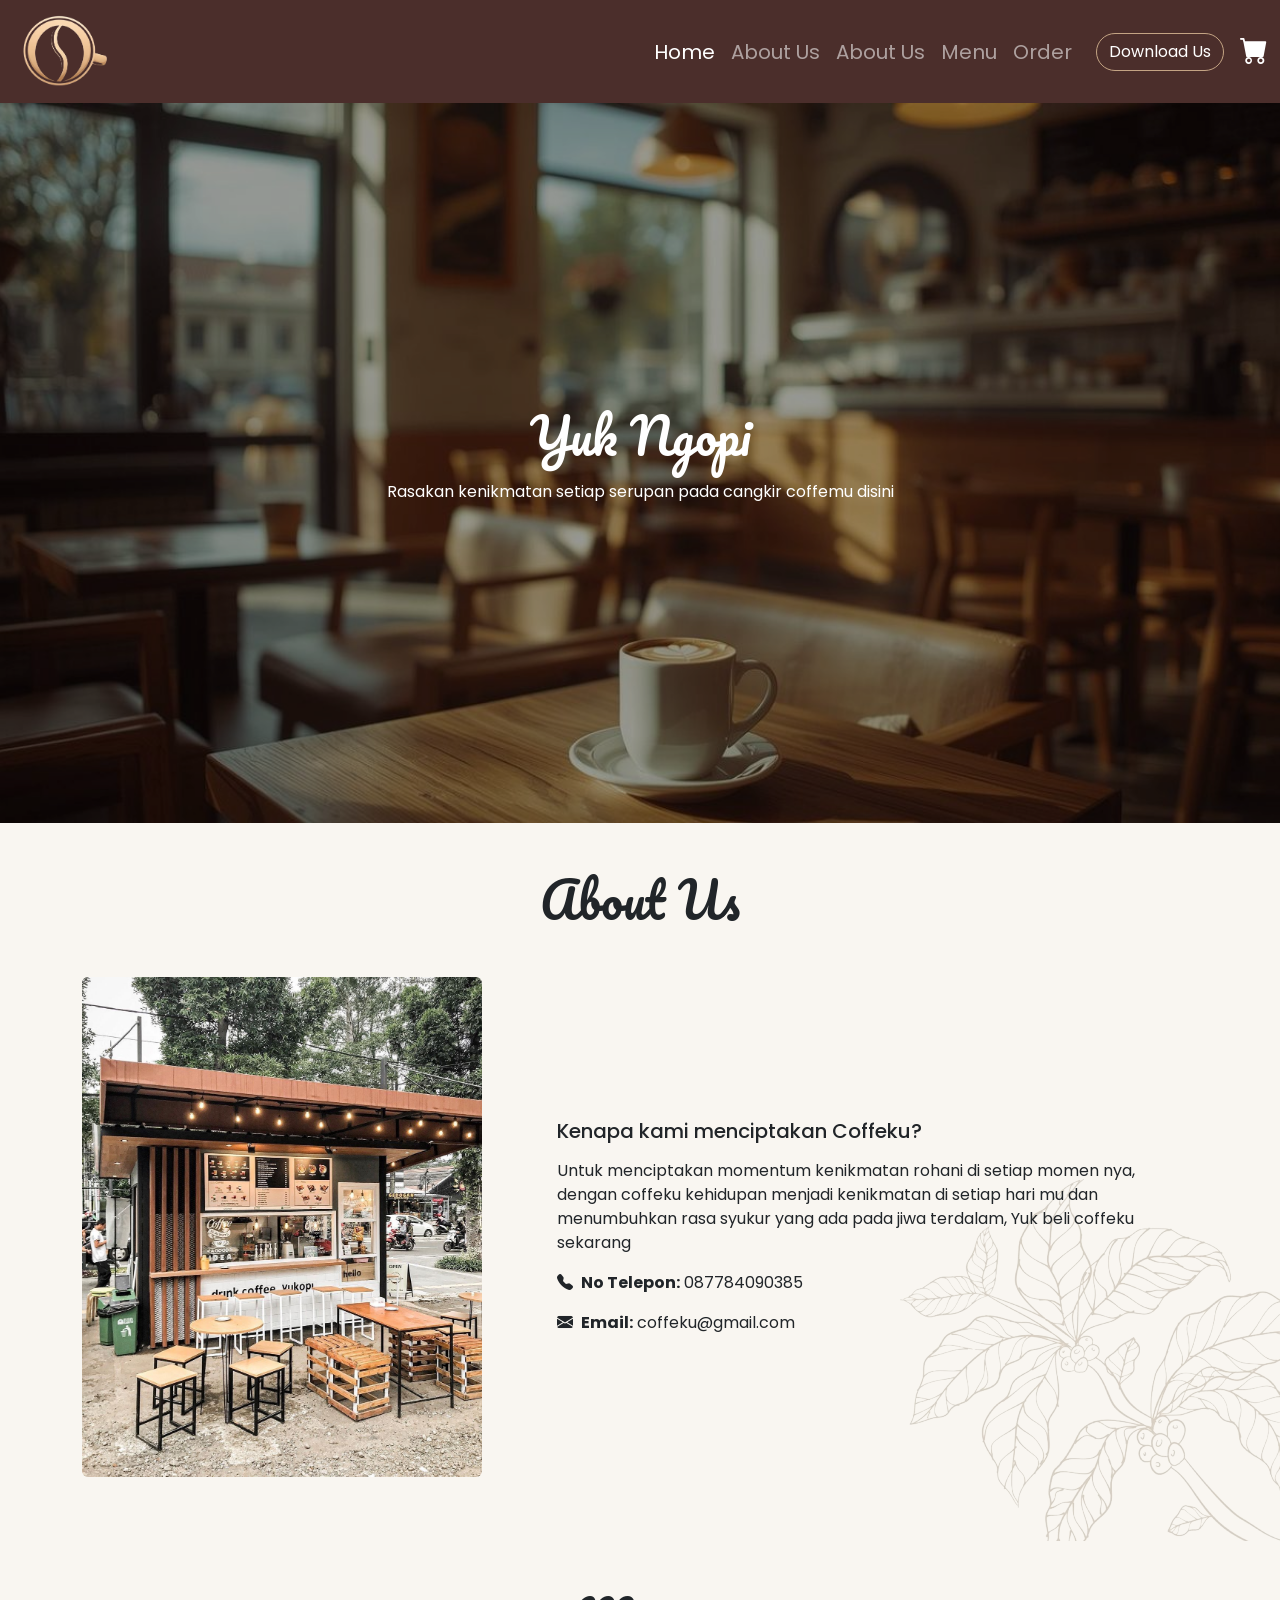
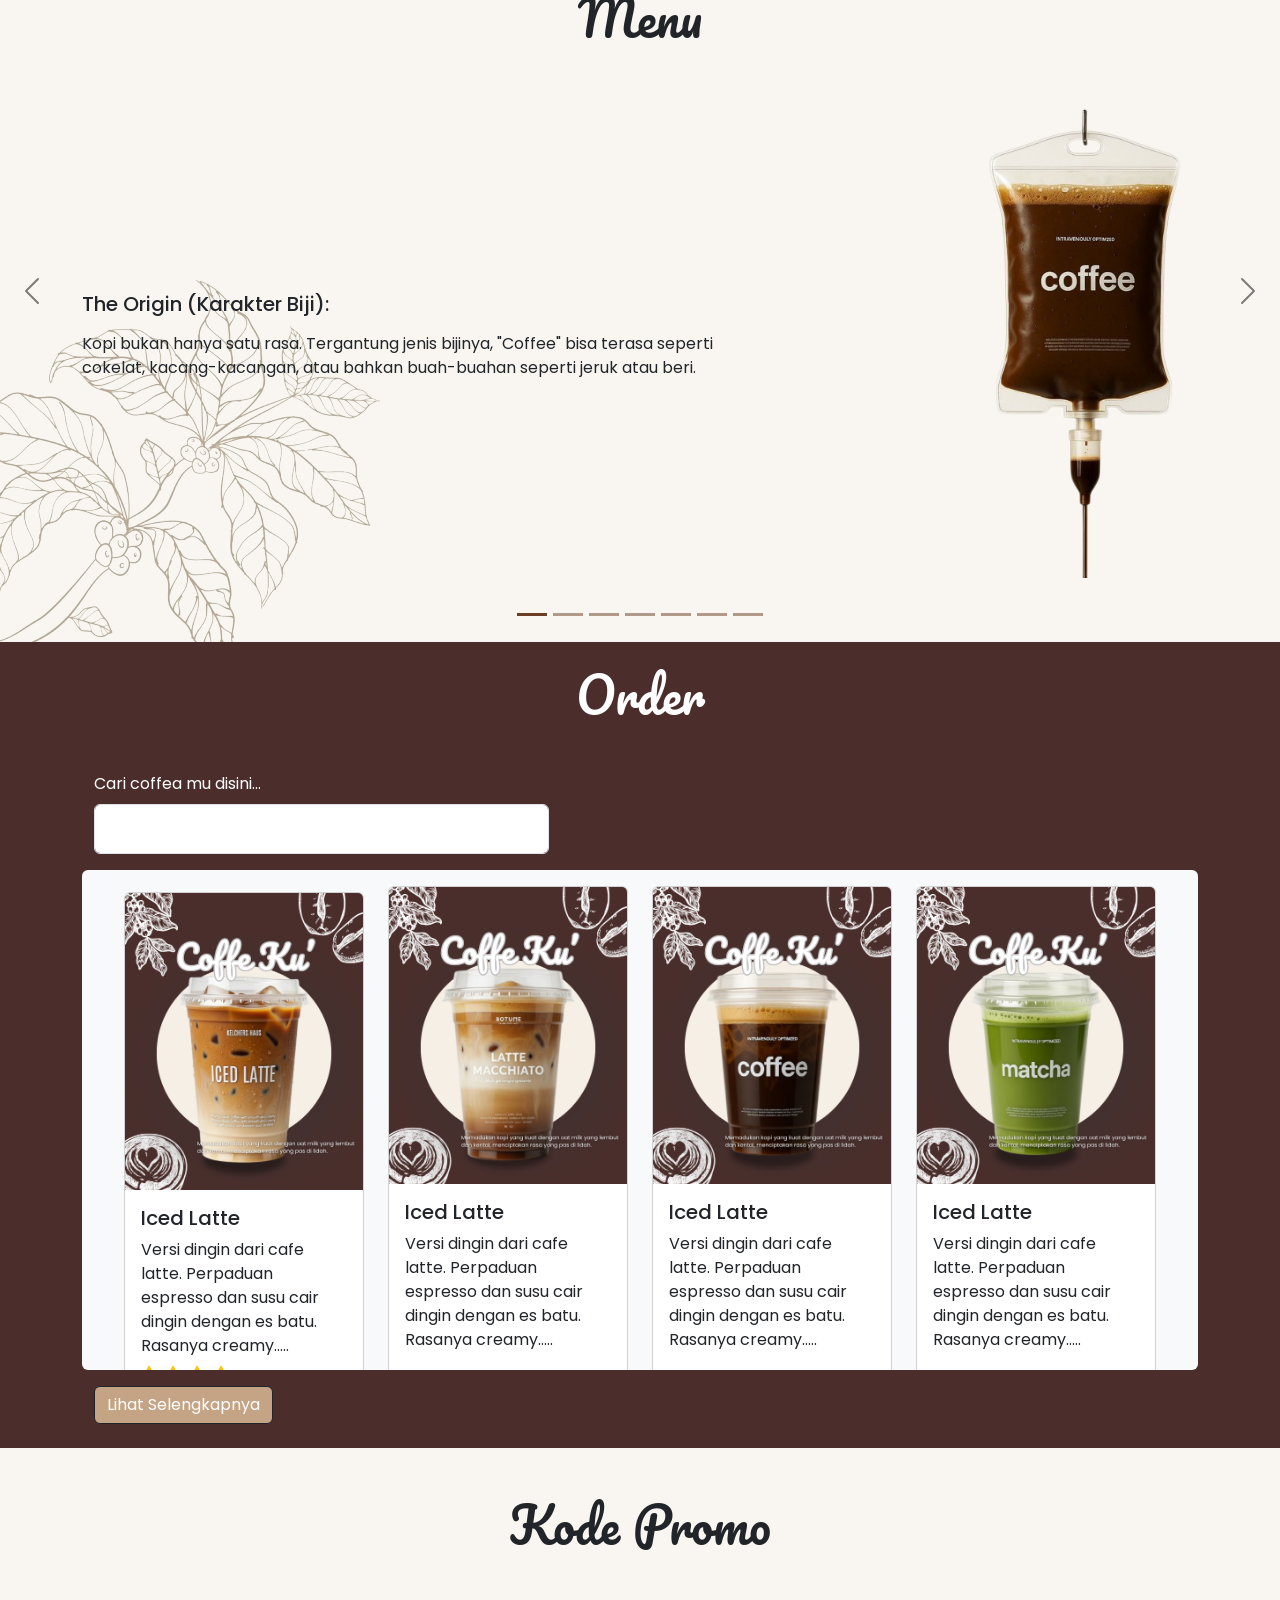
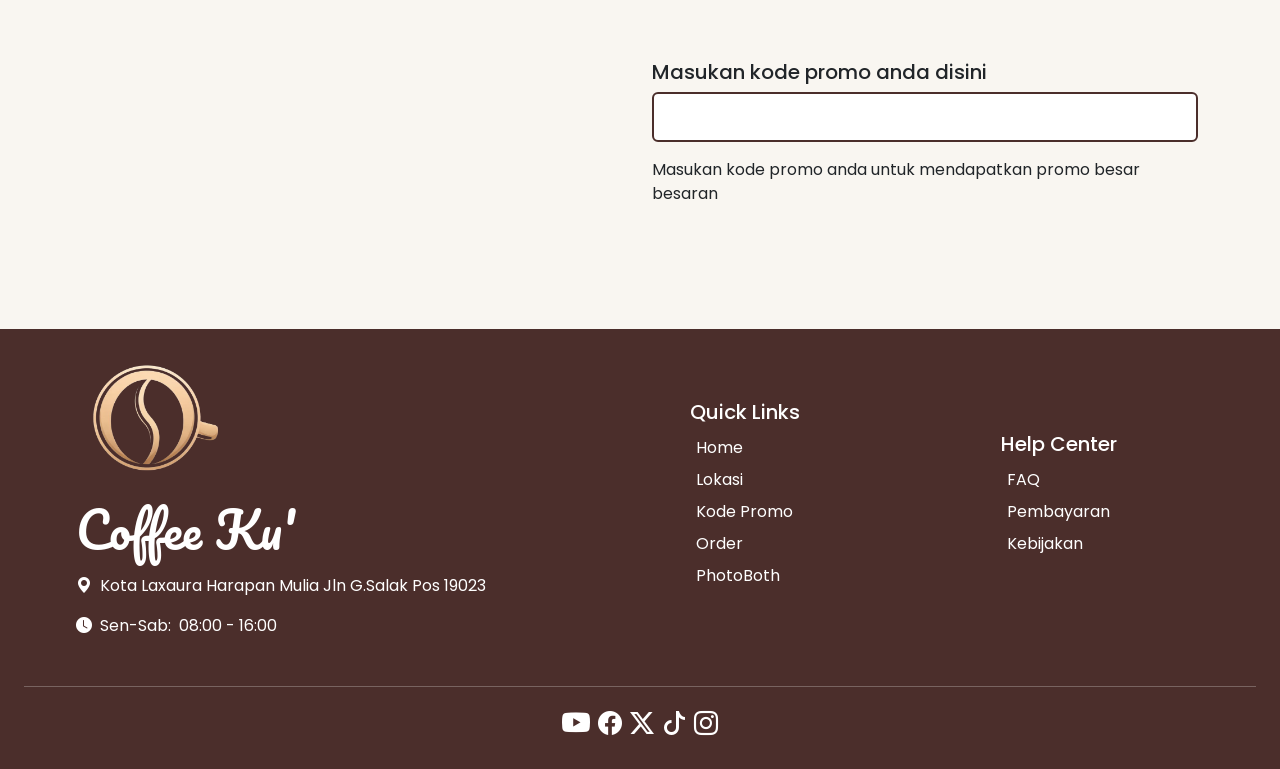
==== commit 4839642f: "mengubah img produk" ====
--- a/index.html
+++ b/index.html
@@ -50,7 +50,6 @@
           Us</button>
       </div>
       <i class="bi bi-cart-fill text-white fs-3 d-none d-lg-block cart"></i>
-
     </div>
   </nav>
   <!-- SideBar -->
@@ -347,9 +346,9 @@
       </div>
       <div class="wrapper-card row justify-content-center rounded align-items-center bg-light p-3 mb-3">
 
-        <div class="col-12 col-md-auto d-flex justify-content-center">
-          <div class="card mb-3" style="width: 15rem;">
-            <img src="assets/order-1.jpg" class="card-img-top" alt="...">
+        <div class="col-md-auto d-flex justify-content-center">
+          <div class="card mb-3" style="width: 15rem;">
+            <img src="assets/1.png" class="card-img-top" alt="...">
             <div class="card-body">
               <h5 class="card-title">Iced Latte</h5>
               <p class="card-text mb-1">Versi dingin dari cafe latte. Perpaduan espresso dan susu cair dingin dengan es
@@ -375,7 +374,7 @@
 
         <div class="col-md-auto">
           <div class="card mb-3" style="width: 15rem;">
-            <img src="assets/order-1.jpg" class="card-img-top" alt="...">
+            <img src="assets/2.png" class="card-img-top" alt="...">
             <div class="card-body">
               <h5 class="card-title">Iced Latte</h5>
               <p class="card-text">Versi dingin dari cafe latte. Perpaduan espresso dan susu cair dingin dengan es batu.
@@ -400,7 +399,7 @@
 
         <div class="col-md-auto">
           <div class="card mb-3" style="width: 15rem;">
-            <img src="assets/order-1.jpg" class="card-img-top" alt="...">
+            <img src="assets/3.png" class="card-img-top" alt="...">
             <div class="card-body">
               <h5 class="card-title">Iced Latte</h5>
               <p class="card-text">Versi dingin dari cafe latte. Perpaduan espresso dan susu cair dingin dengan es batu.
@@ -425,7 +424,7 @@
 
         <div class="col-md-auto">
           <div class="card mb-3" style="width: 15rem;">
-            <img src="assets/order-1.jpg" class="card-img-top" alt="...">
+            <img src="assets/4.png" class="card-img-top" alt="...">
             <div class="card-body">
               <h5 class="card-title">Iced Latte</h5>
               <p class="card-text">Versi dingin dari cafe latte. Perpaduan espresso dan susu cair dingin dengan es batu.
@@ -449,7 +448,7 @@
         </div>
         <div class="col-md-auto">
           <div class="card mb-3" style="width: 15rem;">
-            <img src="assets/order-1.jpg" class="card-img-top" alt="...">
+            <img src="assets/5.png" class="card-img-top" alt="...">
             <div class="card-body">
               <h5 class="card-title">Iced Latte</h5>
               <p class="card-text">Versi dingin dari cafe latte. Perpaduan espresso dan susu cair dingin dengan es batu.
@@ -474,7 +473,7 @@
 
         <div class="col-md-auto">
           <div class="card mb-3" style="width: 15rem;">
-            <img src="assets/order-1.jpg" class="card-img-top" alt="...">
+            <img src="assets/6.png" class="card-img-top" alt="...">
             <div class="card-body">
               <h5 class="card-title">Iced Latte</h5>
               <p class="card-text">Versi dingin dari cafe latte. Perpaduan espresso dan susu cair dingin dengan es batu.
@@ -499,7 +498,7 @@
 
         <div class="col-md-auto">
           <div class="card mb-3" style="width: 15rem;">
-            <img src="assets/order-1.jpg" class="card-img-top" alt="...">
+            <img src="assets/1.png" class="card-img-top" alt="...">
             <div class="card-body">
               <h5 class="card-title">Iced Latte</h5>
               <p class="card-text">Versi dingin dari cafe latte. Perpaduan espresso dan susu cair dingin dengan es batu.
@@ -524,7 +523,7 @@
 
         <div class="col-md-auto">
           <div class="card mb-3" style="width: 15rem;">
-            <img src="assets/order-1.jpg" class="card-img-top" alt="...">
+            <img src="assets/2.png" class="card-img-top" alt="...">
             <div class="card-body">
               <h5 class="card-title">Iced Latte</h5>
               <p class="card-text">Versi dingin dari cafe latte. Perpaduan espresso dan susu cair dingin dengan es batu.
--- a/style.css
+++ b/style.css
@@ -241,6 +241,11 @@
     overflow-y: scroll;
     max-height: 500px;
 }
+.wrapper-card .card img{
+    max-height: 400px;
+    object-fit: cover;
+    width: 100% !important;
+}
 .wrapper-card .card a{
     width: 100% !important;
     background-color: var(--secondary-color);
